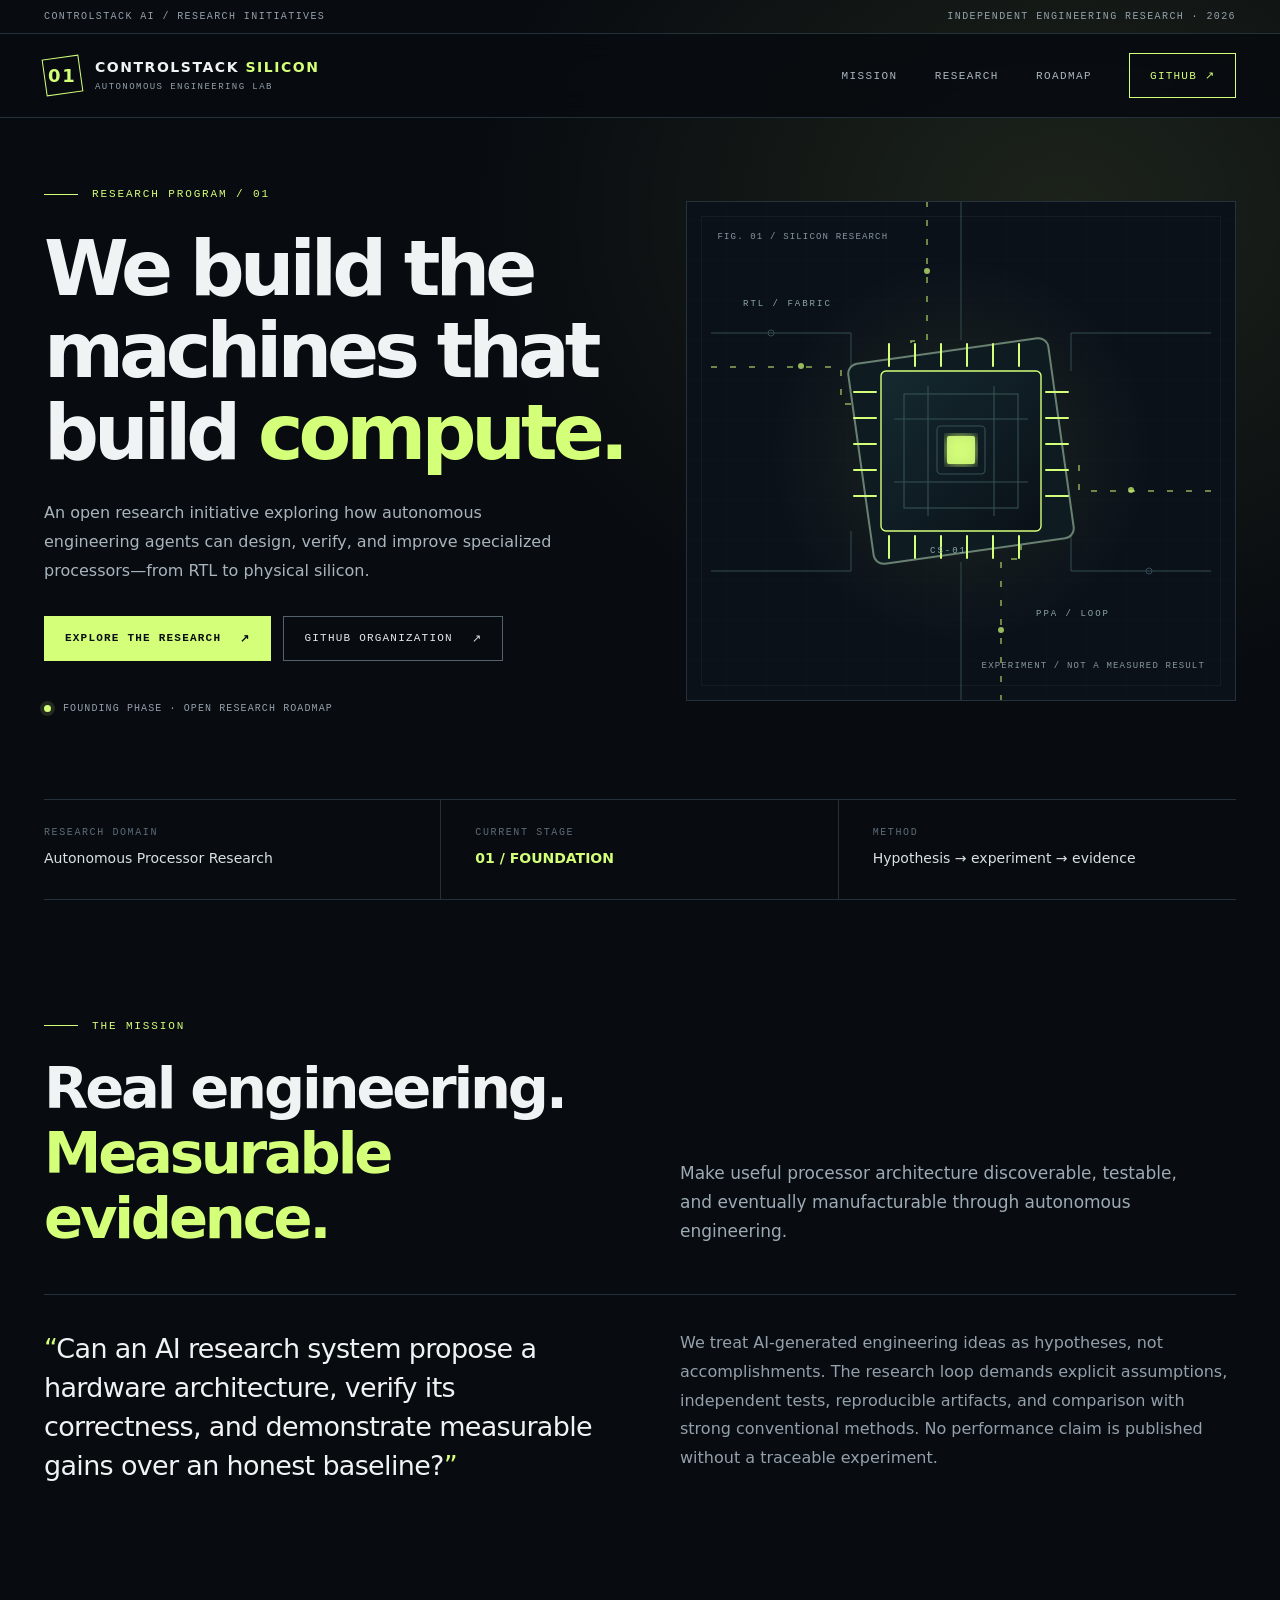
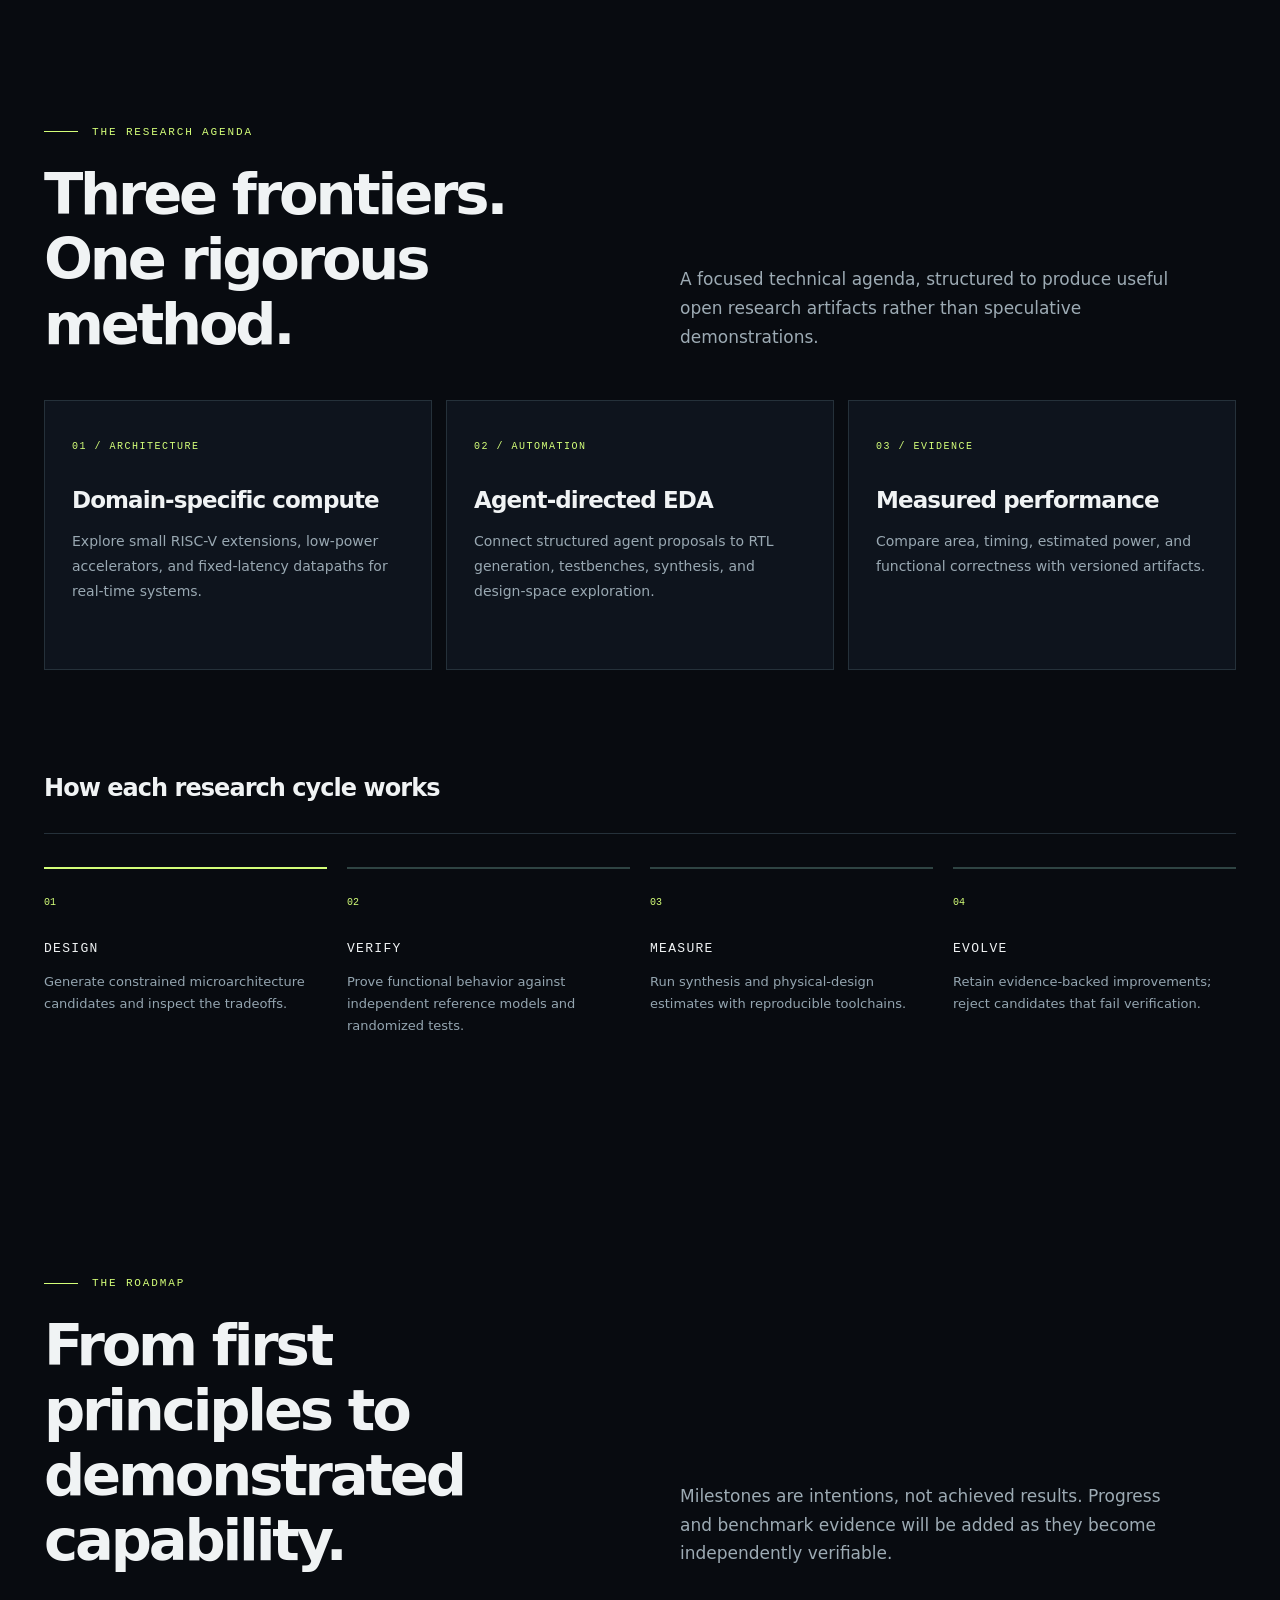
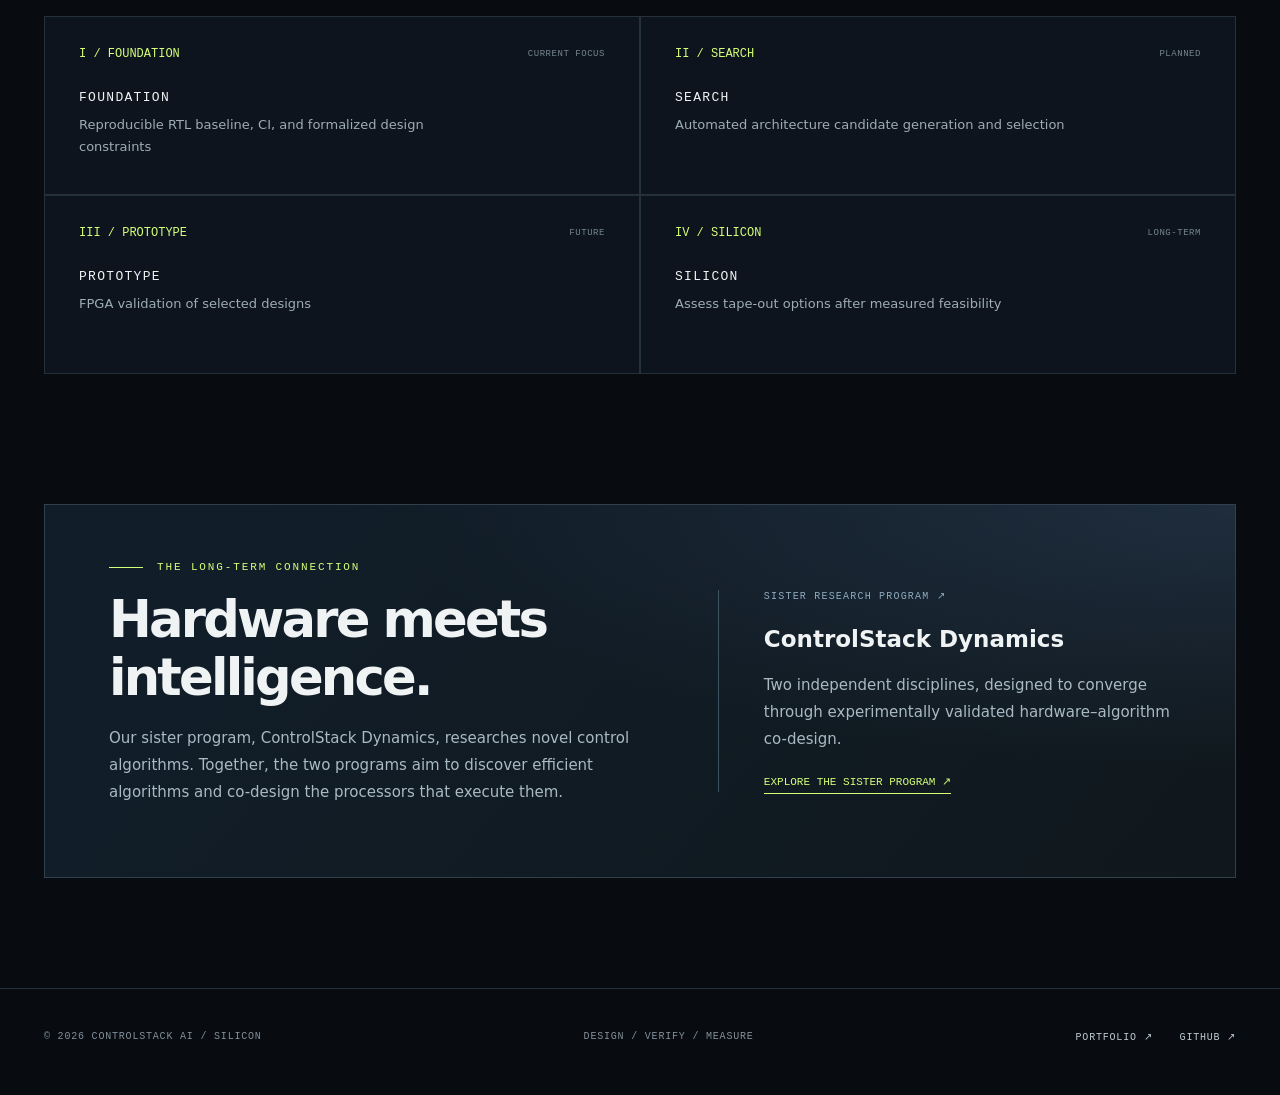
==== index.html @ 3b23f561 "Preserve supplied founding-phase website" ====
<!doctype html>
<html lang="en"><head><meta charset="utf-8"><meta name="viewport" content="width=device-width, initial-scale=1"><meta name="theme-color" content="#080b10"><meta name="description" content="An open research initiative exploring how autonomous engineering agents can design, verify, and improve specialized processors—from RTL to physical silicon."><meta property="og:type" content="website"><meta property="og:title" content="ControlStack Silicon — Autonomous Engineering Research"><meta property="og:description" content="An open research initiative exploring how autonomous engineering agents can design, verify, and improve specialized processors—from RTL to physical silicon."><meta property="og:url" content="https://controlstack-silicon.github.io/"><link rel="icon" href="./assets/favicon.svg" type="image/svg+xml"><link rel="stylesheet" href="./assets/site.css"><script defer src="./assets/site.js"></script><title>ControlStack Silicon — Autonomous Engineering Research</title></head>
<body><div class="topline"><div class="wrap"><span>CONTROLSTACK AI / RESEARCH INITIATIVES</span><span>INDEPENDENT ENGINEERING RESEARCH · 2026</span></div></div>
<header class="header"><div class="wrap nav"><a class="brand" href="#top" aria-label="ControlStack Silicon homepage"><span class="mark"><i>01</i></span><span>CONTROLSTACK <span style="color:var(--accent)">SILICON</span><small>AUTONOMOUS ENGINEERING LAB</small></span></a><nav class="navlinks" aria-label="Primary navigation"><a href="#mission">Mission</a><a href="#research">Research</a><a href="#roadmap">Roadmap</a><a class="nav-cta" href="https://github.com/controlstack-silicon" target="_blank" rel="noopener">GITHUB ↗</a></nav></div></header>
<main id="top"><section class="wrap hero"><div class="hero-copy"><div class="eyebrow">RESEARCH PROGRAM / 01</div><h1><span>We build the</span><br> <span>machines that</span><br>build <em>compute.</em></h1><p class="hero-desc">An open research initiative exploring how autonomous engineering agents can design, verify, and improve specialized processors—from RTL to physical silicon.</p><div class="actions"><a class="button primary" href="#research">EXPLORE THE RESEARCH <span aria-hidden="true">↗</span></a><a class="button secondary" href="https://github.com/controlstack-silicon" target="_blank" rel="noopener">GITHUB ORGANIZATION <span aria-hidden="true">↗</span></a></div><div class="micro"><span class="pulse"></span>FOUNDING PHASE · OPEN RESEARCH ROADMAP</div></div><div class="visual"><span class="vtag top">FIG. 01 / SILICON RESEARCH</span><svg viewBox="0 0 500 500" role="img" aria-label="Illustrated processor die and routed signal traces">
 <defs><filter id="glow"><feGaussianBlur stdDeviation="6" result="b"/><feMerge><feMergeNode in="b"/><feMergeNode in="SourceGraphic"/></feMerge></filter><linearGradient id="core" x1="0" y1="0" x2="1" y2="1"><stop stop-color="#152a30"/><stop offset="1" stop-color="#0a1018"/></linearGradient></defs>
 <g fill="none" stroke="#344a52" stroke-width="1"><path d="M0 132H140 V170 M500 132H360V170 M0 370H140V330 M500 370H360V330 M250 0V139 M250 500V361"/><circle cx="60" cy="132" r="3"/><circle cx="438" cy="370" r="3"/></g>
 <g fill="none" stroke="var(--accent)" stroke-width="1.5" opacity=".65" class="flowpath"><path d="M0 166H130V203H183"/><path d="M500 290H368V264H320"/><path d="M216 0V140H200V185"/><path d="M290 500V358H310V315"/></g>
 <rect x="149" y="149" width="202" height="202" rx="10" fill="#0e1c22" stroke="#698171" stroke-width="2" transform="rotate(-8 250 250)"/>
 <rect x="170" y="170" width="160" height="160" rx="5" fill="url(#core)" stroke="var(--accent)" stroke-width="1.4"/>
 <g fill="none" stroke="#355250" stroke-width="1.1"><path d="M183 218h134 M183 281h134 M217 185v130 M283 185v130"/><rect x="193" y="193" width="114" height="114"/><rect x="226" y="225" width="48" height="48" rx="4"/></g>
 <g fill="var(--accent)" filter="url(#glow)"><rect x="236" y="235" width="28" height="28" rx="2" opacity=".9"/></g>
 <g stroke="var(--accent)" stroke-width="2" stroke-linecap="round"><path d="M178 143v22 M204 143v22 M230 143v22 M256 143v22 M282 143v22 M308 143v22"/><path d="M178 335v22 M204 335v22 M230 335v22 M256 335v22 M282 335v22 M308 335v22"/><path d="M143 191h22 M143 217h22 M143 243h22 M143 269h22 M143 295h22"/><path d="M335 191h22 M335 217h22 M335 243h22 M335 269h22 M335 295h22"/></g>
 <g fill="var(--accent)" opacity=".7"><circle cx="90" cy="165" r="3"/><circle cx="420" cy="289" r="3"/><circle cx="216" cy="70" r="3"/><circle cx="290" cy="429" r="3"/></g>
 <g fill="#8ba5a9" font-family="monospace" font-size="9" letter-spacing="2"><text x="32" y="105">RTL / FABRIC</text><text x="325" y="415">PPA / LOOP</text><text x="219" y="352">CS-01</text></g></svg><span class="vtag bottom">EXPERIMENT / NOT A MEASURED RESULT</span></div></section>
<div class="wrap ticker" aria-label="Program facts"><div class="tick"><div class="tick-label">RESEARCH DOMAIN</div><div class="tick-value">Autonomous Processor Research</div></div><div class="tick"><div class="tick-label">CURRENT STAGE</div><div class="tick-value"><strong>01 / FOUNDATION</strong></div></div><div class="tick"><div class="tick-label">METHOD</div><div class="tick-value">Hypothesis → experiment → evidence</div></div></div>
<section class="wrap section" id="mission"><div class="sectionhead reveal"><div><span class="section-kicker">THE MISSION</span><h2>Real engineering. <span style="color:var(--accent)">Measurable evidence.</span></h2></div><p class="lead">Make useful processor architecture discoverable, testable, and eventually manufacturable through autonomous engineering.</p></div><div class="thesis reveal"><blockquote>Can an AI research system propose a hardware architecture, verify its correctness, and demonstrate measurable gains over an honest baseline?</blockquote><p>We treat AI-generated engineering ideas as hypotheses, not accomplishments. The research loop demands explicit assumptions, independent tests, reproducible artifacts, and comparison with strong conventional methods. No performance claim is published without a traceable experiment.</p></div></section>
<section class="wrap section" id="research"><div class="sectionhead reveal"><div><span class="section-kicker">THE RESEARCH AGENDA</span><h2>Three frontiers.<br>One rigorous method.</h2></div><p class="lead">A focused technical agenda, structured to produce useful open research artifacts rather than speculative demonstrations.</p></div><div class="grid3"><article class="focus-card reveal"><span class="num">01 / ARCHITECTURE</span><h3>Domain-specific compute</h3><p>Explore small RISC-V extensions, low-power accelerators, and fixed-latency datapaths for real-time systems.</p></article>
<article class="focus-card reveal"><span class="num">02 / AUTOMATION</span><h3>Agent-directed EDA</h3><p>Connect structured agent proposals to RTL generation, testbenches, synthesis, and design-space exploration.</p></article>
<article class="focus-card reveal"><span class="num">03 / EVIDENCE</span><h3>Measured performance</h3><p>Compare area, timing, estimated power, and functional correctness with versioned artifacts.</p></article></div><div style="height:100px"></div><h3 class="subsection-title reveal">How each research cycle works</h3><div class="method"><article class="step reveal"><span>01</span><h3>DESIGN</h3><p>Generate constrained microarchitecture candidates and inspect the tradeoffs.</p></article>
<article class="step reveal"><span>02</span><h3>VERIFY</h3><p>Prove functional behavior against independent reference models and randomized tests.</p></article>
<article class="step reveal"><span>03</span><h3>MEASURE</h3><p>Run synthesis and physical-design estimates with reproducible toolchains.</p></article>
<article class="step reveal"><span>04</span><h3>EVOLVE</h3><p>Retain evidence-backed improvements; reject candidates that fail verification.</p></article></div></section>
<section class="wrap section" id="roadmap"><div class="sectionhead reveal"><div><span class="section-kicker">THE ROADMAP</span><h2>From first principles to demonstrated capability.</h2></div><p class="lead">Milestones are intentions, not achieved results. Progress and benchmark evidence will be added as they become independently verifiable.</p></div><div class="roadmap"><article class="mile reveal"><div class="mile-top"><span>I / FOUNDATION</span><small>CURRENT FOCUS</small></div><h3>FOUNDATION</h3><p>Reproducible RTL baseline, CI, and formalized design constraints</p></article>
<article class="mile reveal"><div class="mile-top"><span>II / SEARCH</span><small>PLANNED</small></div><h3>SEARCH</h3><p>Automated architecture candidate generation and selection</p></article>
<article class="mile reveal"><div class="mile-top"><span>III / PROTOTYPE</span><small>FUTURE</small></div><h3>PROTOTYPE</h3><p>FPGA validation of selected designs</p></article>
<article class="mile reveal"><div class="mile-top"><span>IV / SILICON</span><small>LONG-TERM</small></div><h3>SILICON</h3><p>Assess tape-out options after measured feasibility</p></article></div></section>
<aside class="wrap bridge reveal"><div><span class="section-kicker">THE LONG-TERM CONNECTION</span><h2>Hardware meets intelligence.</h2><p>Our sister program, ControlStack Dynamics, researches novel control algorithms. Together, the two programs aim to discover efficient algorithms and co-design the processors that execute them.</p></div><div class="bridge-right"><div class="label">SISTER RESEARCH PROGRAM ↗</div><strong>ControlStack Dynamics</strong><p>Two independent disciplines, designed to converge through experimentally validated hardware–algorithm co-design.</p><a href="https://controlstack-dynamics.github.io" target="_blank" rel="noopener">EXPLORE THE SISTER PROGRAM ↗</a></div></aside></main>
<footer class="footer"><div class="wrap"><span>© 2026 CONTROLSTACK AI / SILICON</span><span>DESIGN / VERIFY / MEASURE</span><span><a href="https://portfolio.controlstackai.com" target="_blank" rel="noopener">PORTFOLIO ↗</a> &nbsp;&nbsp; <a href="https://github.com/controlstack-silicon" target="_blank" rel="noopener">GITHUB ↗</a></span></div></footer></body></html>
---- assets/site.css ----
@charset "UTF-8";
:root{--bg:#080b10;--panel:#0e141d;--panel2:#111a22;--text:#f0f3f4;--muted:#94a0aa;--muted2:#5d6c78;--line:#25313a;--accent:#d4ff79;--accent2:#81b0ff;--max:1200px;--mono:ui-monospace,SFMono-Regular,Menlo,Monaco,Consolas,monospace;--sans:Inter,"Segoe UI",system-ui,-apple-system,BlinkMacSystemFont,sans-serif}
*{box-sizing:border-box}html{scroll-behavior:smooth}body{margin:0;background:var(--bg);color:var(--text);font-family:var(--sans);-webkit-font-smoothing:antialiased;line-height:1.5}body::before{content:"";position:absolute;inset:0 0 auto;height:920px;z-index:-1;pointer-events:none;background:radial-gradient(ellipse 850px 680px at 83% 23%,color-mix(in srgb,var(--accent) 10%,transparent),transparent 70%)}a{color:inherit;text-decoration:none}a:hover{text-decoration:none}button,a{outline-offset:5px}::selection{background:var(--accent);color:#080b10}.wrap{width:min(var(--max),calc(100% - 88px));margin:auto}.topline{border-bottom:1px solid var(--line);color:var(--muted);font:10px var(--mono);letter-spacing:.14em;text-transform:uppercase}.topline .wrap{display:flex;justify-content:space-between;padding:11px 0}.header{border-bottom:1px solid var(--line);background:#080b10e8;backdrop-filter:blur(16px);position:sticky;top:0;z-index:20}.nav{display:flex;align-items:center;justify-content:space-between;min-height:83px}.brand{display:inline-flex;gap:14px;align-items:center;font-size:14px;letter-spacing:.11em;font-weight:800;text-transform:uppercase}.brand small{display:block;font-family:var(--mono);font-size:9px;color:var(--muted);letter-spacing:.16em;font-weight:400;margin-top:3px}.mark{width:37px;height:37px;border:1px solid var(--accent);display:grid;place-items:center;transform:rotate(-8deg);color:var(--accent);font-weight:900;font-size:18px;line-height:1}.mark i{font-style:normal;transform:rotate(8deg)}.navlinks{display:flex;align-items:center;gap:37px;font:11px var(--mono);letter-spacing:.13em;text-transform:uppercase;color:#aab6be}.navlinks a:hover,.footer a:hover{color:var(--accent)}.nav-cta,.button{border:1px solid var(--accent);font:11px var(--mono);letter-spacing:.11em;text-transform:uppercase;display:inline-flex;align-items:center;gap:19px;padding:15px 20px;color:var(--accent);transition:background .2s,color .2s,transform .2s}.nav-cta:hover,.button.primary:hover{background:var(--accent);color:#0a0f13;transform:translateY(-2px)}.button.primary{background:var(--accent);color:#080e12;font-weight:700}.button.secondary{border-color:#52636e;color:#e3ebec}.button.secondary:hover{border-color:var(--accent);color:var(--accent)}.mobile-link{display:none}
.hero{display:grid;grid-template-columns:1.05fr .95fr;min-height:660px;align-items:center;padding-top:70px;padding-bottom:85px;gap:35px}.eyebrow,.section-kicker{font:11px var(--mono);letter-spacing:.17em;color:var(--accent);text-transform:uppercase;display:flex;align-items:center;gap:14px}.eyebrow::before,.section-kicker::before{content:"";height:1px;width:34px;background:var(--accent)}h1{font-weight:650;letter-spacing:-.065em;line-height:1.065;font-size:clamp(54px,6vw,92px);margin:28px 0 26px;max-width:720px}h1 em{font-style:normal;color:var(--accent)}.hero-desc{font-size:16px;line-height:1.8;max-width:525px;color:#a9b5bd;margin-bottom:30px}.actions{display:flex;align-items:center;gap:12px;flex-wrap:wrap}.micro{margin-top:42px;font:10px var(--mono);letter-spacing:.11em;color:var(--muted);display:flex;align-items:center;gap:12px}.pulse{width:7px;height:7px;background:var(--accent);border-radius:50%;box-shadow:0 0 0 4px color-mix(in srgb,var(--accent) 13%,transparent);animation:pulse 2.2s ease-in-out infinite}@keyframes pulse{50%{box-shadow:0 0 0 8px transparent}}.visual{height:500px;position:relative;display:flex;align-items:center;justify-content:center;overflow:hidden;border:1px solid #27313c;background:radial-gradient(circle at 50% 50%,color-mix(in srgb,var(--accent) 9%,transparent),transparent 52%),repeating-linear-gradient(0deg,transparent 0 39px,#ffffff05 40px),repeating-linear-gradient(90deg,transparent 0 39px,#ffffff05 40px),#0b1119}.visual::after{content:"";position:absolute;inset:14px;border:1px solid #ffffff0b;pointer-events:none}.visual svg{width:96%;max-width:500px;overflow:visible}.vtag{position:absolute;color:#8796a1;font:9px var(--mono);letter-spacing:.13em;z-index:2}.vtag.top{top:30px;left:30px}.vtag.bottom{bottom:29px;right:30px}.stroke-main{stroke:var(--accent)}.fill-main{fill:var(--accent)}.stroke-soft{stroke:var(--accent2)}.flowpath{stroke-dasharray:6 13;animation:flow 8s linear infinite}@keyframes flow{to{stroke-dashoffset:-190}}.orbit{transform-origin:center;animation:spin 40s linear infinite}.orbit.reverse{animation-direction:reverse;animation-duration:33s}@keyframes spin{to{transform:rotate(360deg)}}
.ticker{border-top:1px solid var(--line);border-bottom:1px solid var(--line);display:grid;grid-template-columns:repeat(3,1fr)}.tick{padding:27px 34px 30px;border-right:1px solid var(--line)}.tick:first-child{padding-left:0}.tick:last-child{border-right:0}.tick-label{font:10px var(--mono);letter-spacing:.16em;color:var(--muted2)}.tick-value{font-size:14px;margin-top:10px;color:#d7e2e5}.tick-value strong{color:var(--accent);font-weight:600}.section{padding:120px 0}.sectionhead{display:grid;grid-template-columns:1fr 1fr;gap:80px;align-items:end;margin-bottom:43px}h2{font-size:clamp(34px,4.5vw,64px);line-height:1.13;letter-spacing:-.055em;font-weight:600;margin:24px 0 0;max-width:660px}.lead{color:#9dabb4;font-size:17px;line-height:1.7;max-width:500px;margin:0 0 5px}.thesis{border-top:1px solid var(--line);padding-top:34px;display:grid;grid-template-columns:1fr 1fr;gap:80px}.thesis blockquote{margin:0;font-size:27px;line-height:1.45;letter-spacing:-.025em;max-width:570px}.thesis blockquote::before{content:'“';color:var(--accent)}.thesis blockquote::after{content:'”';color:var(--accent)}.thesis p{color:var(--muted);line-height:1.8;margin:0}.grid3{display:grid;grid-template-columns:repeat(3,1fr);gap:14px}.focus-card{padding:31px 27px 38px;background:var(--panel);border:1px solid var(--line);min-height:270px;transition:transform .2s,border-color .2s}.focus-card:hover{border-color:color-mix(in srgb,var(--accent) 40%,var(--line));transform:translateY(-3px)}.focus-card .num{font:10px var(--mono);letter-spacing:.15em;color:var(--accent)}.focus-card h3{font-size:23px;letter-spacing:-.04em;font-weight:600;line-height:1.25;margin:30px 0 14px}.focus-card p{font-size:14px;line-height:1.8;color:#99a8b2;margin:0}.method{border-top:1px solid var(--line);padding-top:33px;display:grid;grid-template-columns:repeat(4,1fr);gap:20px}.method .step{border-top:2px solid #2f4443;padding-top:19px}.method .step:first-child{border-color:var(--accent)}.method .step span{color:var(--accent);font:10px var(--mono)}.method .step h3{font:13px var(--mono);letter-spacing:.1em;margin:29px 0 15px}.method .step p{color:#94a5b0;font-size:13px;line-height:1.7;margin:0}.subsection-title{font-size:24px;letter-spacing:-.04em;margin:0 0 27px}.roadmap{display:grid;grid-template-columns:1fr 1fr;gap:2px;background:var(--line);border:1px solid var(--line)}.mile{padding:30px 34px;background:#0e141d;min-height:177px}.mile-top{display:flex;align-items:center;justify-content:space-between}.mile-top span{color:var(--accent);font:12px var(--mono)}.mile-top small{color:#748690;font:9px var(--mono);letter-spacing:.06em}.mile h3{font:13px var(--mono);letter-spacing:.1em;margin:29px 0 9px}.mile p{font-size:13px;color:#9eacb6;line-height:1.65;max-width:420px;margin:0}.bridge{background:radial-gradient(ellipse at top right,color-mix(in srgb,var(--accent2) 13%,transparent),transparent 50%),linear-gradient(130deg,#111e2a,#10181d);border:1px solid #30404c;padding:56px 64px;display:grid;grid-template-columns:1.1fr .9fr;gap:55px;align-items:center;margin:10px auto 110px}.bridge h2{font-size:clamp(35px,4vw,55px);margin:18px 0}.bridge p{color:#a9bac4;line-height:1.8;font-size:15px;max-width:600px}.bridge-right{border-left:1px solid #3f5360;padding-left:45px}.bridge-right .label{font:10px var(--mono);color:#8eabbc;letter-spacing:.12em}.bridge-right strong{display:block;font-size:23px;margin:20px 0 12px}.bridge-right a{font:11px var(--mono);color:var(--accent);border-bottom:1px solid var(--accent);padding-bottom:5px}.footer{border-top:1px solid var(--line);padding:42px 0 48px}.footer .wrap{display:flex;justify-content:space-between;gap:20px;color:#81909b;font:10px var(--mono);letter-spacing:.08em}.footer a{color:#bdcbd2}.reveal{opacity:0;transform:translateY(18px);transition:opacity .6s,transform .6s}.reveal.visible{opacity:1;transform:none}@media(prefers-reduced-motion:reduce){*,*::before,*::after{animation-duration:.001ms!important;transition-duration:.001ms!important;scroll-behavior:auto!important}.reveal{opacity:1;transform:none}}
@media(max-width:900px){.wrap{width:min(var(--max),calc(100% - 42px))}.topline .wrap{font-size:9px}.nav{min-height:70px}.navlinks{gap:16px}.navlinks>a:not(.nav-cta){display:none}.hero{grid-template-columns:1fr;gap:28px;padding-top:65px;padding-bottom:58px}.visual{height:420px}h1{font-size:clamp(46px,9vw,76px)}.section{padding:80px 0}.sectionhead,.thesis{grid-template-columns:1fr;gap:20px}.grid3{grid-template-columns:1fr 1fr}.method{grid-template-columns:1fr 1fr}.bridge{grid-template-columns:1fr;padding:40px;gap:22px}.bridge-right{border-left:0;border-top:1px solid #3f5360;padding:25px 0 0}}@media(max-width:570px){.topline .wrap span:last-child{display:none}.brand{font-size:12px}.brand small{font-size:8px}.nav-cta{padding:12px;font-size:9px;gap:7px}.hero{padding-top:45px}.hero h1{font-size:clamp(45px,11.4vw,62px);letter-spacing:-.07em}.hero-desc{font-size:14px}.button{width:100%;justify-content:space-between}.actions{align-items:stretch;flex-direction:column}.visual{height:350px}.ticker{grid-template-columns:1fr}.tick{border-right:0;border-bottom:1px solid var(--line);padding:17px 0}.tick:last-child{border-bottom:0}.tick-value{margin-top:5px}.section{padding:70px 0}.grid3,.roadmap,.method{grid-template-columns:1fr}.focus-card{min-height:0}.method .step{padding-bottom:10px}.thesis blockquote{font-size:23px}.bridge{padding:27px}.footer .wrap{flex-direction:column}}
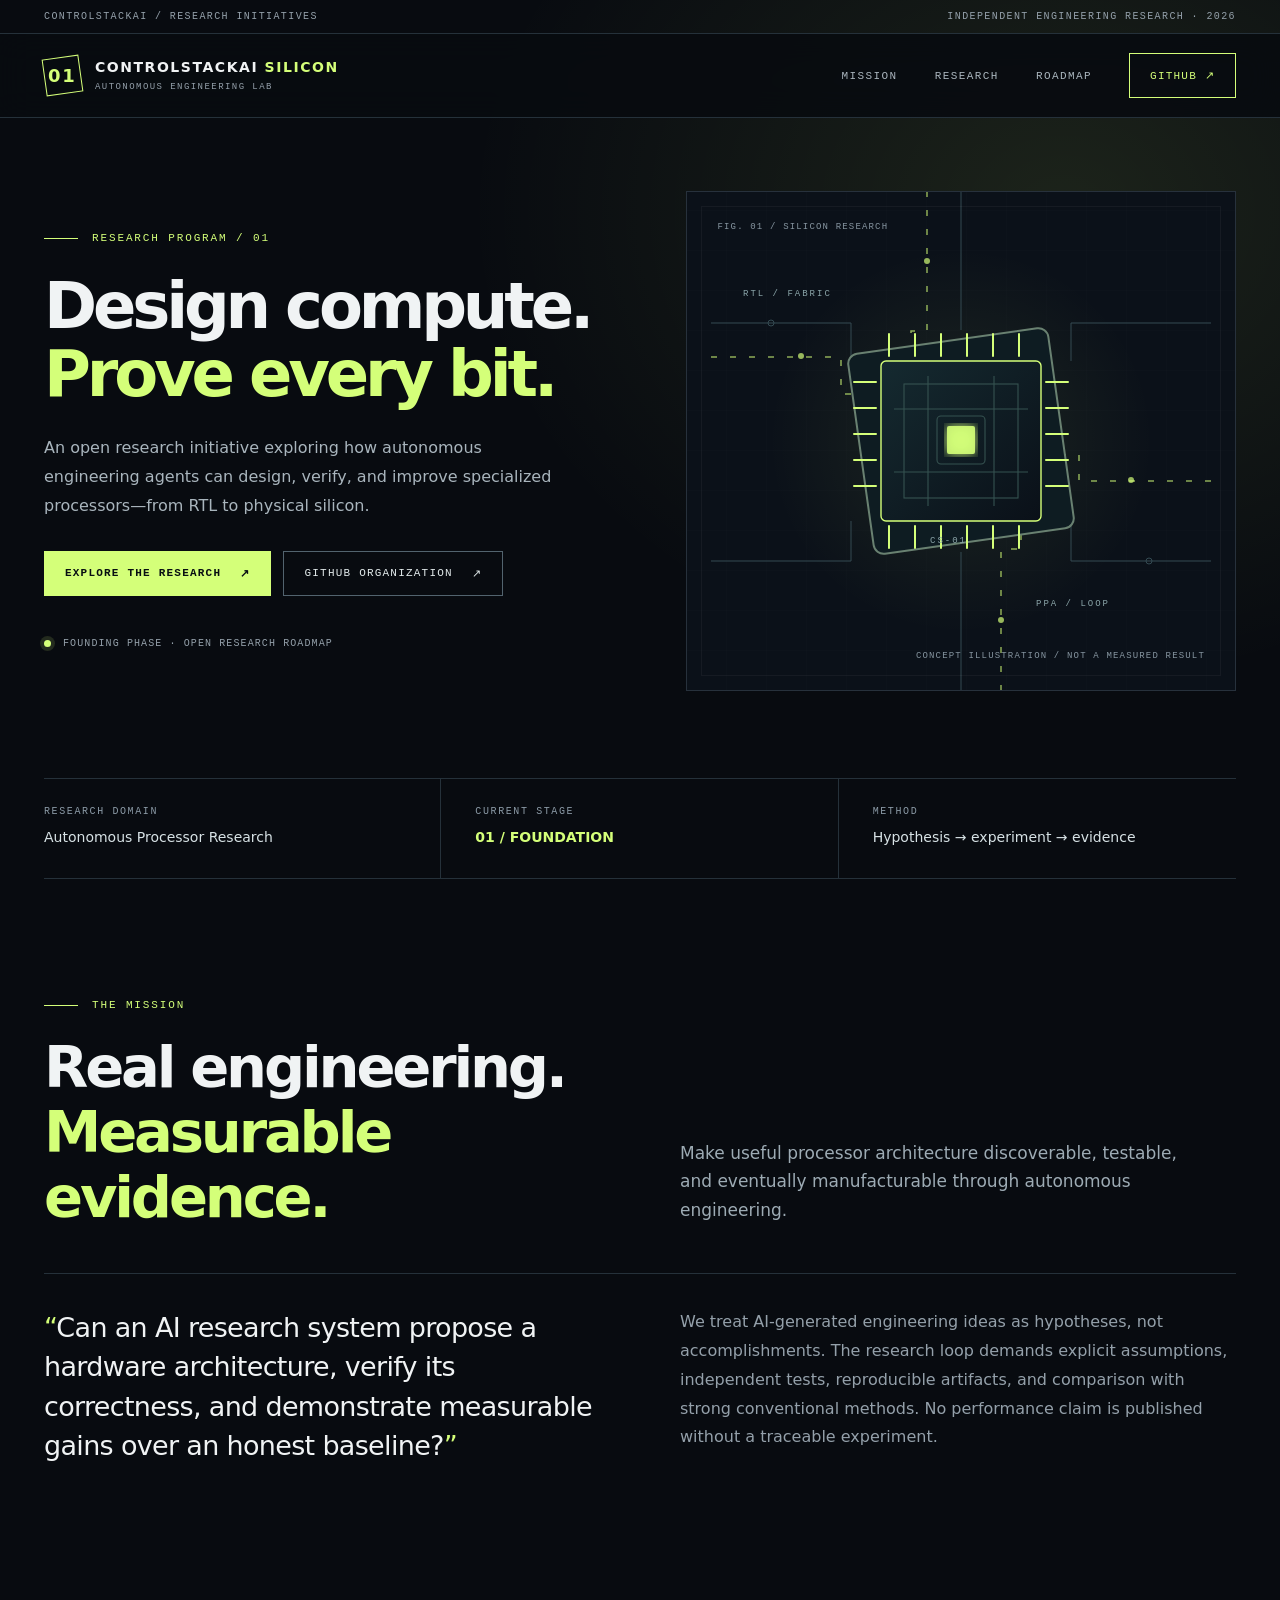
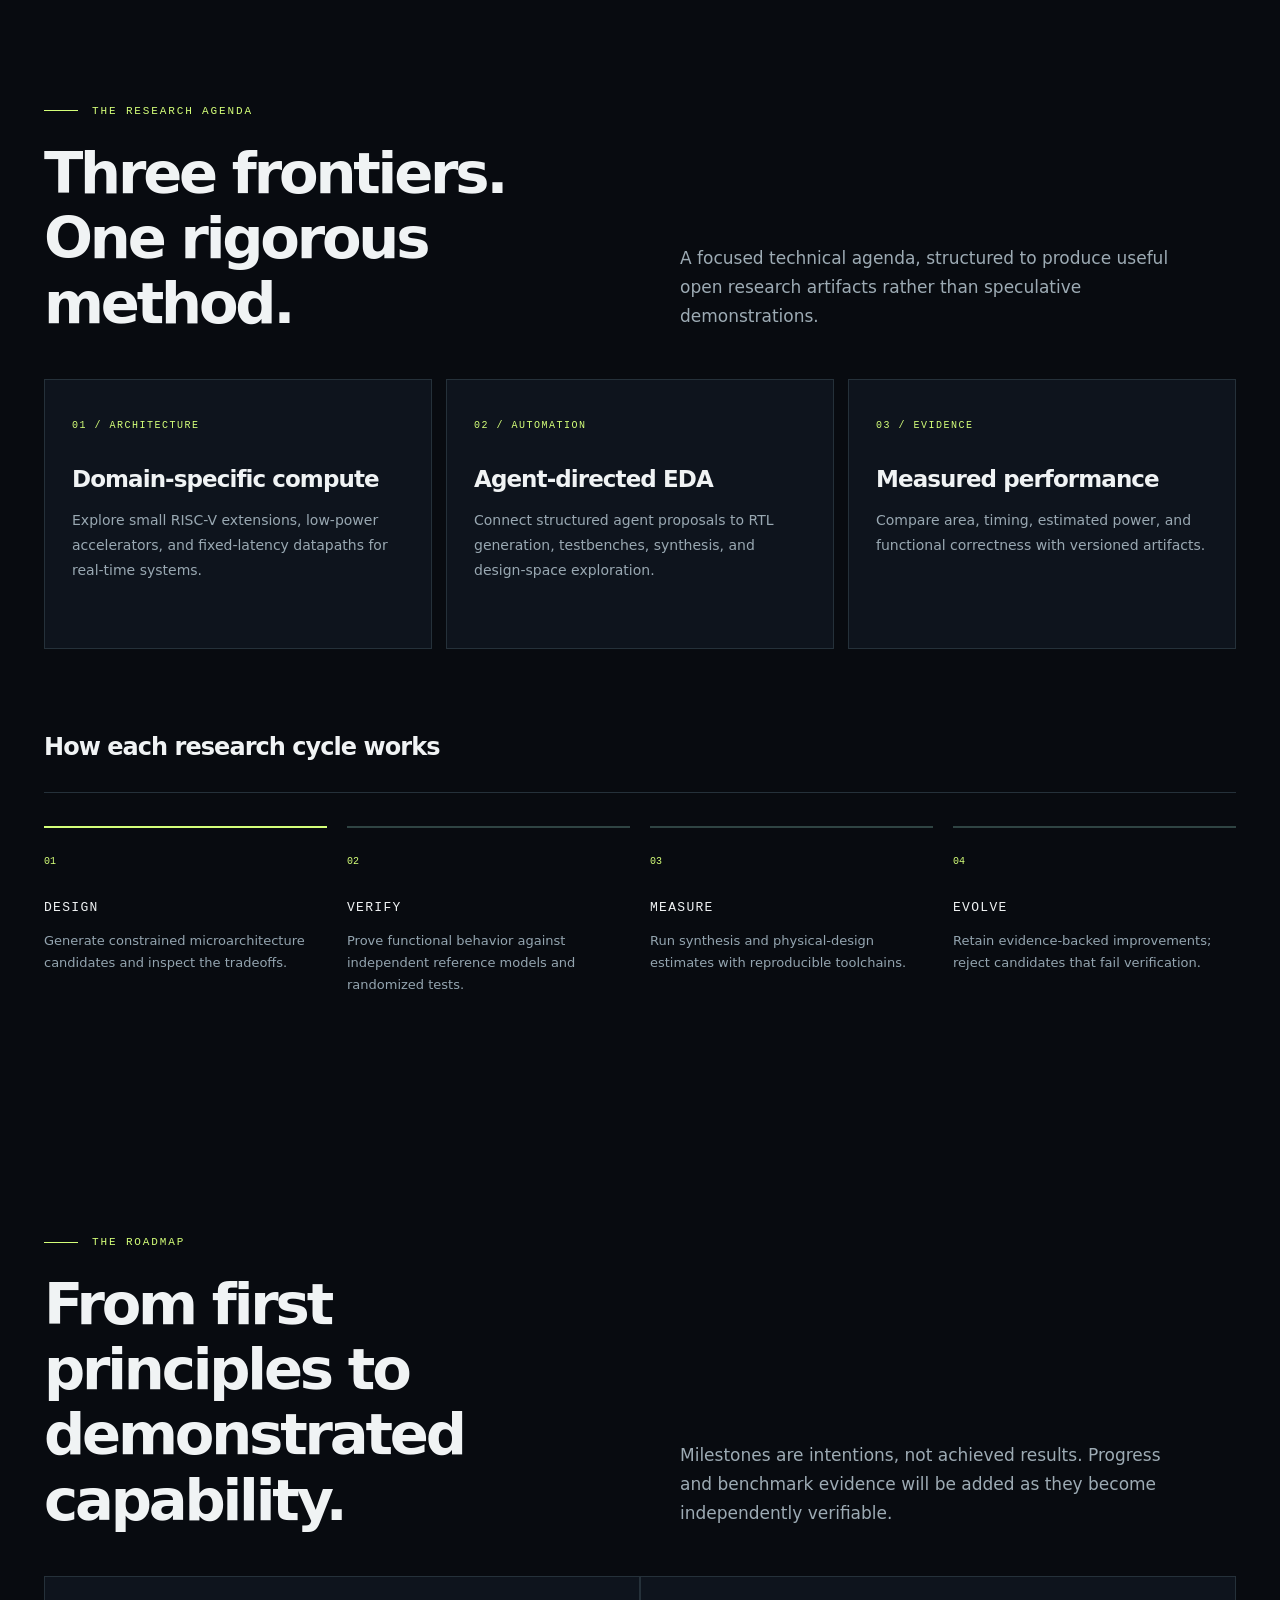
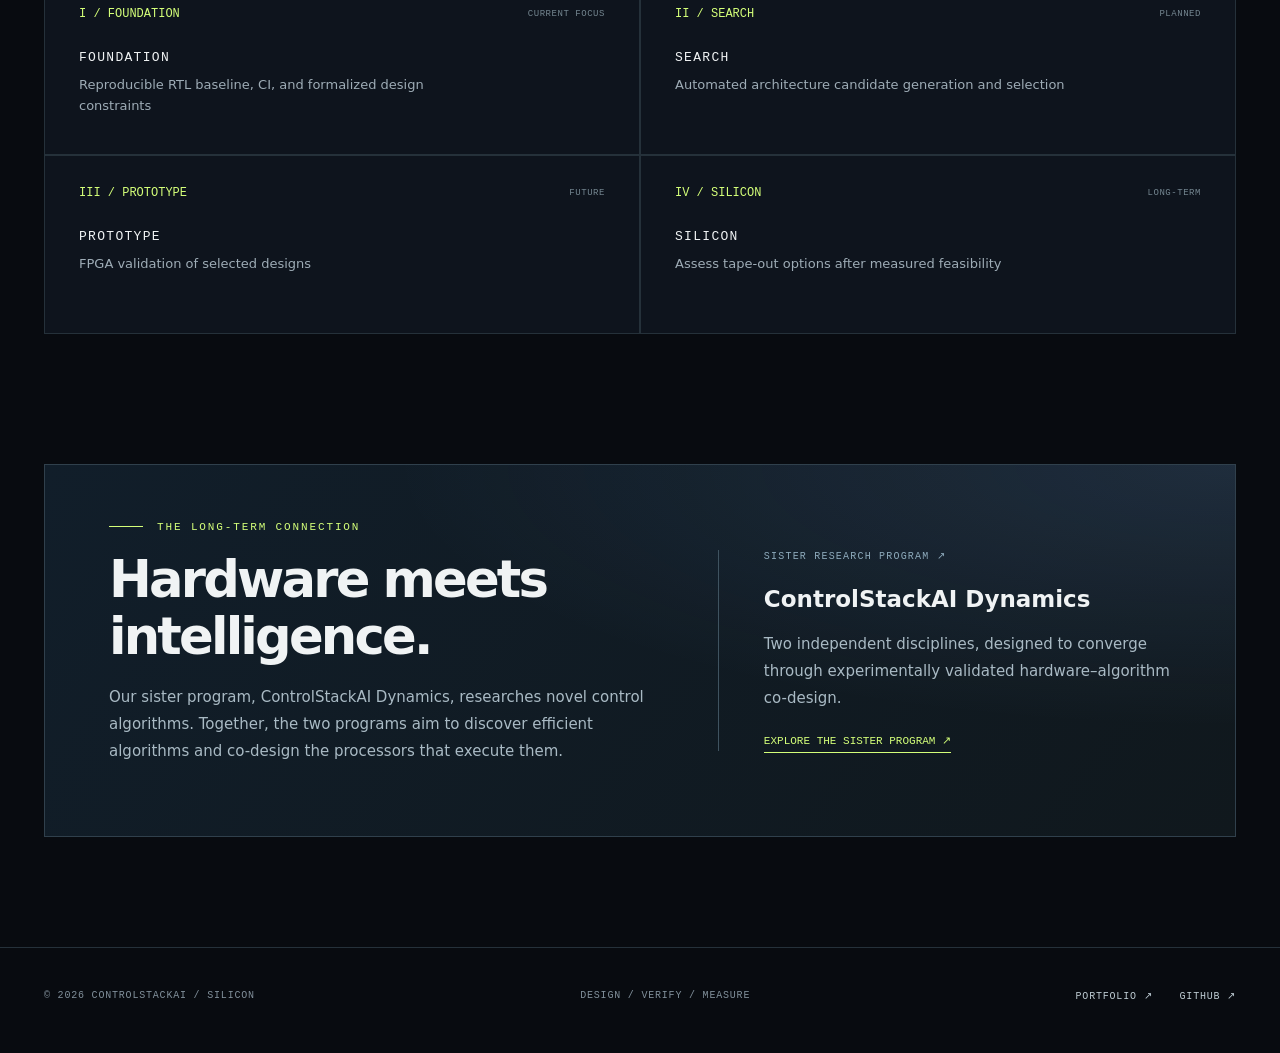
==== commit 38950062: "Prepare accessible ControlStackAI founding-phase website" ====
--- a/index.html
+++ b/index.html
@@ -1,8 +1,8 @@
 <!doctype html>
-<html lang="en"><head><meta charset="utf-8"><meta name="viewport" content="width=device-width, initial-scale=1"><meta name="theme-color" content="#080b10"><meta name="description" content="An open research initiative exploring how autonomous engineering agents can design, verify, and improve specialized processors—from RTL to physical silicon."><meta property="og:type" content="website"><meta property="og:title" content="ControlStack Silicon — Autonomous Engineering Research"><meta property="og:description" content="An open research initiative exploring how autonomous engineering agents can design, verify, and improve specialized processors—from RTL to physical silicon."><meta property="og:url" content="https://controlstack-silicon.github.io/"><link rel="icon" href="./assets/favicon.svg" type="image/svg+xml"><link rel="stylesheet" href="./assets/site.css"><script defer src="./assets/site.js"></script><title>ControlStack Silicon — Autonomous Engineering Research</title></head>
-<body><div class="topline"><div class="wrap"><span>CONTROLSTACK AI / RESEARCH INITIATIVES</span><span>INDEPENDENT ENGINEERING RESEARCH · 2026</span></div></div>
-<header class="header"><div class="wrap nav"><a class="brand" href="#top" aria-label="ControlStack Silicon homepage"><span class="mark"><i>01</i></span><span>CONTROLSTACK <span style="color:var(--accent)">SILICON</span><small>AUTONOMOUS ENGINEERING LAB</small></span></a><nav class="navlinks" aria-label="Primary navigation"><a href="#mission">Mission</a><a href="#research">Research</a><a href="#roadmap">Roadmap</a><a class="nav-cta" href="https://github.com/controlstack-silicon" target="_blank" rel="noopener">GITHUB ↗</a></nav></div></header>
-<main id="top"><section class="wrap hero"><div class="hero-copy"><div class="eyebrow">RESEARCH PROGRAM / 01</div><h1><span>We build the</span><br> <span>machines that</span><br>build <em>compute.</em></h1><p class="hero-desc">An open research initiative exploring how autonomous engineering agents can design, verify, and improve specialized processors—from RTL to physical silicon.</p><div class="actions"><a class="button primary" href="#research">EXPLORE THE RESEARCH <span aria-hidden="true">↗</span></a><a class="button secondary" href="https://github.com/controlstack-silicon" target="_blank" rel="noopener">GITHUB ORGANIZATION <span aria-hidden="true">↗</span></a></div><div class="micro"><span class="pulse"></span>FOUNDING PHASE · OPEN RESEARCH ROADMAP</div></div><div class="visual"><span class="vtag top">FIG. 01 / SILICON RESEARCH</span><svg viewBox="0 0 500 500" role="img" aria-label="Illustrated processor die and routed signal traces">
+<html lang="en"><head><meta charset="utf-8"><meta name="viewport" content="width=device-width, initial-scale=1"><meta name="theme-color" content="#080b10"><meta name="description" content="An open research initiative exploring how autonomous engineering agents can design, verify, and improve specialized processors—from RTL to physical silicon."><link rel="canonical" href="https://controlstackai-silicon.github.io/"><meta property="og:type" content="website"><meta property="og:title" content="ControlStackAI Silicon — Autonomous Engineering Research"><meta property="og:description" content="An open research initiative exploring how autonomous engineering agents can design, verify, and improve specialized processors—from RTL to physical silicon."><meta property="og:url" content="https://controlstackai-silicon.github.io/"><link rel="icon" href="./assets/favicon.svg" type="image/svg+xml"><link rel="stylesheet" href="./assets/site.css"><title>ControlStackAI Silicon — Autonomous Engineering Research</title></head>
+<body><a class="skip-link" href="#top">Skip to content</a><div class="topline"><div class="wrap"><span>CONTROLSTACKAI / RESEARCH INITIATIVES</span><span>INDEPENDENT ENGINEERING RESEARCH · 2026</span></div></div>
+<header class="header"><div class="wrap nav"><a class="brand" href="#top" aria-label="ControlStackAI Silicon homepage"><span class="mark"><i>01</i></span><span>CONTROLSTACKAI <span style="color:var(--accent)">SILICON</span><small>AUTONOMOUS ENGINEERING LAB</small></span></a><nav class="navlinks" aria-label="Primary navigation"><a href="#mission">Mission</a><a href="#research">Research</a><a href="#roadmap">Roadmap</a><a class="nav-cta" href="https://github.com/controlstackai-silicon" target="_blank" rel="noopener">GITHUB ↗</a></nav></div></header>
+<main id="top" tabindex="-1"><section class="wrap hero"><div class="hero-copy"><div class="eyebrow">RESEARCH PROGRAM / 01</div><h1>Design compute.<br><em>Prove every bit.</em></h1><p class="hero-desc">An open research initiative exploring how autonomous engineering agents can design, verify, and improve specialized processors—from RTL to physical silicon.</p><div class="actions"><a class="button primary" href="#research">EXPLORE THE RESEARCH <span aria-hidden="true">↗</span></a><a class="button secondary" href="https://github.com/controlstackai-silicon" target="_blank" rel="noopener">GITHUB ORGANIZATION <span aria-hidden="true">↗</span></a></div><div class="micro"><span class="pulse"></span>FOUNDING PHASE · OPEN RESEARCH ROADMAP</div></div><div class="visual"><span class="vtag top">FIG. 01 / SILICON RESEARCH</span><svg viewBox="0 0 500 500" role="img" aria-label="Illustrated processor die and routed signal traces">
  <defs><filter id="glow"><feGaussianBlur stdDeviation="6" result="b"/><feMerge><feMergeNode in="b"/><feMergeNode in="SourceGraphic"/></feMerge></filter><linearGradient id="core" x1="0" y1="0" x2="1" y2="1"><stop stop-color="#152a30"/><stop offset="1" stop-color="#0a1018"/></linearGradient></defs>
  <g fill="none" stroke="#344a52" stroke-width="1"><path d="M0 132H140 V170 M500 132H360V170 M0 370H140V330 M500 370H360V330 M250 0V139 M250 500V361"/><circle cx="60" cy="132" r="3"/><circle cx="438" cy="370" r="3"/></g>
  <g fill="none" stroke="var(--accent)" stroke-width="1.5" opacity=".65" class="flowpath"><path d="M0 166H130V203H183"/><path d="M500 290H368V264H320"/><path d="M216 0V140H200V185"/><path d="M290 500V358H310V315"/></g>
@@ -12,18 +12,18 @@
  <g fill="var(--accent)" filter="url(#glow)"><rect x="236" y="235" width="28" height="28" rx="2" opacity=".9"/></g>
  <g stroke="var(--accent)" stroke-width="2" stroke-linecap="round"><path d="M178 143v22 M204 143v22 M230 143v22 M256 143v22 M282 143v22 M308 143v22"/><path d="M178 335v22 M204 335v22 M230 335v22 M256 335v22 M282 335v22 M308 335v22"/><path d="M143 191h22 M143 217h22 M143 243h22 M143 269h22 M143 295h22"/><path d="M335 191h22 M335 217h22 M335 243h22 M335 269h22 M335 295h22"/></g>
  <g fill="var(--accent)" opacity=".7"><circle cx="90" cy="165" r="3"/><circle cx="420" cy="289" r="3"/><circle cx="216" cy="70" r="3"/><circle cx="290" cy="429" r="3"/></g>
- <g fill="#8ba5a9" font-family="monospace" font-size="9" letter-spacing="2"><text x="32" y="105">RTL / FABRIC</text><text x="325" y="415">PPA / LOOP</text><text x="219" y="352">CS-01</text></g></svg><span class="vtag bottom">EXPERIMENT / NOT A MEASURED RESULT</span></div></section>
+ <g fill="#8ba5a9" font-family="monospace" font-size="9" letter-spacing="2"><text x="32" y="105">RTL / FABRIC</text><text x="325" y="415">PPA / LOOP</text><text x="219" y="352">CS-01</text></g></svg><span class="vtag bottom">CONCEPT ILLUSTRATION / NOT A MEASURED RESULT</span></div></section>
 <div class="wrap ticker" aria-label="Program facts"><div class="tick"><div class="tick-label">RESEARCH DOMAIN</div><div class="tick-value">Autonomous Processor Research</div></div><div class="tick"><div class="tick-label">CURRENT STAGE</div><div class="tick-value"><strong>01 / FOUNDATION</strong></div></div><div class="tick"><div class="tick-label">METHOD</div><div class="tick-value">Hypothesis → experiment → evidence</div></div></div>
-<section class="wrap section" id="mission"><div class="sectionhead reveal"><div><span class="section-kicker">THE MISSION</span><h2>Real engineering. <span style="color:var(--accent)">Measurable evidence.</span></h2></div><p class="lead">Make useful processor architecture discoverable, testable, and eventually manufacturable through autonomous engineering.</p></div><div class="thesis reveal"><blockquote>Can an AI research system propose a hardware architecture, verify its correctness, and demonstrate measurable gains over an honest baseline?</blockquote><p>We treat AI-generated engineering ideas as hypotheses, not accomplishments. The research loop demands explicit assumptions, independent tests, reproducible artifacts, and comparison with strong conventional methods. No performance claim is published without a traceable experiment.</p></div></section>
-<section class="wrap section" id="research"><div class="sectionhead reveal"><div><span class="section-kicker">THE RESEARCH AGENDA</span><h2>Three frontiers.<br>One rigorous method.</h2></div><p class="lead">A focused technical agenda, structured to produce useful open research artifacts rather than speculative demonstrations.</p></div><div class="grid3"><article class="focus-card reveal"><span class="num">01 / ARCHITECTURE</span><h3>Domain-specific compute</h3><p>Explore small RISC-V extensions, low-power accelerators, and fixed-latency datapaths for real-time systems.</p></article>
-<article class="focus-card reveal"><span class="num">02 / AUTOMATION</span><h3>Agent-directed EDA</h3><p>Connect structured agent proposals to RTL generation, testbenches, synthesis, and design-space exploration.</p></article>
-<article class="focus-card reveal"><span class="num">03 / EVIDENCE</span><h3>Measured performance</h3><p>Compare area, timing, estimated power, and functional correctness with versioned artifacts.</p></article></div><div style="height:100px"></div><h3 class="subsection-title reveal">How each research cycle works</h3><div class="method"><article class="step reveal"><span>01</span><h3>DESIGN</h3><p>Generate constrained microarchitecture candidates and inspect the tradeoffs.</p></article>
-<article class="step reveal"><span>02</span><h3>VERIFY</h3><p>Prove functional behavior against independent reference models and randomized tests.</p></article>
-<article class="step reveal"><span>03</span><h3>MEASURE</h3><p>Run synthesis and physical-design estimates with reproducible toolchains.</p></article>
-<article class="step reveal"><span>04</span><h3>EVOLVE</h3><p>Retain evidence-backed improvements; reject candidates that fail verification.</p></article></div></section>
-<section class="wrap section" id="roadmap"><div class="sectionhead reveal"><div><span class="section-kicker">THE ROADMAP</span><h2>From first principles to demonstrated capability.</h2></div><p class="lead">Milestones are intentions, not achieved results. Progress and benchmark evidence will be added as they become independently verifiable.</p></div><div class="roadmap"><article class="mile reveal"><div class="mile-top"><span>I / FOUNDATION</span><small>CURRENT FOCUS</small></div><h3>FOUNDATION</h3><p>Reproducible RTL baseline, CI, and formalized design constraints</p></article>
-<article class="mile reveal"><div class="mile-top"><span>II / SEARCH</span><small>PLANNED</small></div><h3>SEARCH</h3><p>Automated architecture candidate generation and selection</p></article>
-<article class="mile reveal"><div class="mile-top"><span>III / PROTOTYPE</span><small>FUTURE</small></div><h3>PROTOTYPE</h3><p>FPGA validation of selected designs</p></article>
-<article class="mile reveal"><div class="mile-top"><span>IV / SILICON</span><small>LONG-TERM</small></div><h3>SILICON</h3><p>Assess tape-out options after measured feasibility</p></article></div></section>
-<aside class="wrap bridge reveal"><div><span class="section-kicker">THE LONG-TERM CONNECTION</span><h2>Hardware meets intelligence.</h2><p>Our sister program, ControlStack Dynamics, researches novel control algorithms. Together, the two programs aim to discover efficient algorithms and co-design the processors that execute them.</p></div><div class="bridge-right"><div class="label">SISTER RESEARCH PROGRAM ↗</div><strong>ControlStack Dynamics</strong><p>Two independent disciplines, designed to converge through experimentally validated hardware–algorithm co-design.</p><a href="https://controlstack-dynamics.github.io" target="_blank" rel="noopener">EXPLORE THE SISTER PROGRAM ↗</a></div></aside></main>
-<footer class="footer"><div class="wrap"><span>© 2026 CONTROLSTACK AI / SILICON</span><span>DESIGN / VERIFY / MEASURE</span><span><a href="https://portfolio.controlstackai.com" target="_blank" rel="noopener">PORTFOLIO ↗</a> &nbsp;&nbsp; <a href="https://github.com/controlstack-silicon" target="_blank" rel="noopener">GITHUB ↗</a></span></div></footer></body></html>+<section class="wrap section" id="mission"><div class="sectionhead"><div><span class="section-kicker">THE MISSION</span><h2>Real engineering. <span style="color:var(--accent)">Measurable evidence.</span></h2></div><p class="lead">Make useful processor architecture discoverable, testable, and eventually manufacturable through autonomous engineering.</p></div><div class="thesis"><blockquote>Can an AI research system propose a hardware architecture, verify its correctness, and demonstrate measurable gains over an honest baseline?</blockquote><p>We treat AI-generated engineering ideas as hypotheses, not accomplishments. The research loop demands explicit assumptions, independent tests, reproducible artifacts, and comparison with strong conventional methods. No performance claim is published without a traceable experiment.</p></div></section>
+<section class="wrap section" id="research"><div class="sectionhead"><div><span class="section-kicker">THE RESEARCH AGENDA</span><h2>Three frontiers.<br>One rigorous method.</h2></div><p class="lead">A focused technical agenda, structured to produce useful open research artifacts rather than speculative demonstrations.</p></div><div class="grid3"><article class="focus-card"><span class="num">01 / ARCHITECTURE</span><h3>Domain-specific compute</h3><p>Explore small RISC-V extensions, low-power accelerators, and fixed-latency datapaths for real-time systems.</p></article>
+<article class="focus-card"><span class="num">02 / AUTOMATION</span><h3>Agent-directed EDA</h3><p>Connect structured agent proposals to RTL generation, testbenches, synthesis, and design-space exploration.</p></article>
+<article class="focus-card"><span class="num">03 / EVIDENCE</span><h3>Measured performance</h3><p>Compare area, timing, estimated power, and functional correctness with versioned artifacts.</p></article></div><div class="method-spacer" aria-hidden="true"></div><h3 class="subsection-title">How each research cycle works</h3><div class="method"><article class="step"><span>01</span><h3>DESIGN</h3><p>Generate constrained microarchitecture candidates and inspect the tradeoffs.</p></article>
+<article class="step"><span>02</span><h3>VERIFY</h3><p>Prove functional behavior against independent reference models and randomized tests.</p></article>
+<article class="step"><span>03</span><h3>MEASURE</h3><p>Run synthesis and physical-design estimates with reproducible toolchains.</p></article>
+<article class="step"><span>04</span><h3>EVOLVE</h3><p>Retain evidence-backed improvements; reject candidates that fail verification.</p></article></div></section>
+<section class="wrap section" id="roadmap"><div class="sectionhead"><div><span class="section-kicker">THE ROADMAP</span><h2>From first principles to demonstrated capability.</h2></div><p class="lead">Milestones are intentions, not achieved results. Progress and benchmark evidence will be added as they become independently verifiable.</p></div><div class="roadmap"><article class="mile"><div class="mile-top"><span>I / FOUNDATION</span><small>CURRENT FOCUS</small></div><h3>FOUNDATION</h3><p>Reproducible RTL baseline, CI, and formalized design constraints</p></article>
+<article class="mile"><div class="mile-top"><span>II / SEARCH</span><small>PLANNED</small></div><h3>SEARCH</h3><p>Automated architecture candidate generation and selection</p></article>
+<article class="mile"><div class="mile-top"><span>III / PROTOTYPE</span><small>FUTURE</small></div><h3>PROTOTYPE</h3><p>FPGA validation of selected designs</p></article>
+<article class="mile"><div class="mile-top"><span>IV / SILICON</span><small>LONG-TERM</small></div><h3>SILICON</h3><p>Assess tape-out options after measured feasibility</p></article></div></section>
+<aside class="wrap bridge"><div><span class="section-kicker">THE LONG-TERM CONNECTION</span><h2>Hardware meets intelligence.</h2><p>Our sister program, ControlStackAI Dynamics, researches novel control algorithms. Together, the two programs aim to discover efficient algorithms and co-design the processors that execute them.</p></div><div class="bridge-right"><div class="label">SISTER RESEARCH PROGRAM ↗</div><strong>ControlStackAI Dynamics</strong><p>Two independent disciplines, designed to converge through experimentally validated hardware–algorithm co-design.</p><a href="https://controlstackai-dynamics.github.io" target="_blank" rel="noopener">EXPLORE THE SISTER PROGRAM ↗</a></div></aside></main>
+<footer class="footer"><div class="wrap"><span>© 2026 CONTROLSTACKAI / SILICON</span><span>DESIGN / VERIFY / MEASURE</span><span><a href="https://portfolio.controlstackai.com" target="_blank" rel="noopener">PORTFOLIO ↗</a> &nbsp;&nbsp; <a href="https://github.com/controlstackai-silicon" target="_blank" rel="noopener">GITHUB ↗</a></span></div></footer></body></html>
--- a/assets/site.css
+++ b/assets/site.css
@@ -1,6 +1,31 @@
 @charset "UTF-8";
-:root{--bg:#080b10;--panel:#0e141d;--panel2:#111a22;--text:#f0f3f4;--muted:#94a0aa;--muted2:#5d6c78;--line:#25313a;--accent:#d4ff79;--accent2:#81b0ff;--max:1200px;--mono:ui-monospace,SFMono-Regular,Menlo,Monaco,Consolas,monospace;--sans:Inter,"Segoe UI",system-ui,-apple-system,BlinkMacSystemFont,sans-serif}
-*{box-sizing:border-box}html{scroll-behavior:smooth}body{margin:0;background:var(--bg);color:var(--text);font-family:var(--sans);-webkit-font-smoothing:antialiased;line-height:1.5}body::before{content:"";position:absolute;inset:0 0 auto;height:920px;z-index:-1;pointer-events:none;background:radial-gradient(ellipse 850px 680px at 83% 23%,color-mix(in srgb,var(--accent) 10%,transparent),transparent 70%)}a{color:inherit;text-decoration:none}a:hover{text-decoration:none}button,a{outline-offset:5px}::selection{background:var(--accent);color:#080b10}.wrap{width:min(var(--max),calc(100% - 88px));margin:auto}.topline{border-bottom:1px solid var(--line);color:var(--muted);font:10px var(--mono);letter-spacing:.14em;text-transform:uppercase}.topline .wrap{display:flex;justify-content:space-between;padding:11px 0}.header{border-bottom:1px solid var(--line);background:#080b10e8;backdrop-filter:blur(16px);position:sticky;top:0;z-index:20}.nav{display:flex;align-items:center;justify-content:space-between;min-height:83px}.brand{display:inline-flex;gap:14px;align-items:center;font-size:14px;letter-spacing:.11em;font-weight:800;text-transform:uppercase}.brand small{display:block;font-family:var(--mono);font-size:9px;color:var(--muted);letter-spacing:.16em;font-weight:400;margin-top:3px}.mark{width:37px;height:37px;border:1px solid var(--accent);display:grid;place-items:center;transform:rotate(-8deg);color:var(--accent);font-weight:900;font-size:18px;line-height:1}.mark i{font-style:normal;transform:rotate(8deg)}.navlinks{display:flex;align-items:center;gap:37px;font:11px var(--mono);letter-spacing:.13em;text-transform:uppercase;color:#aab6be}.navlinks a:hover,.footer a:hover{color:var(--accent)}.nav-cta,.button{border:1px solid var(--accent);font:11px var(--mono);letter-spacing:.11em;text-transform:uppercase;display:inline-flex;align-items:center;gap:19px;padding:15px 20px;color:var(--accent);transition:background .2s,color .2s,transform .2s}.nav-cta:hover,.button.primary:hover{background:var(--accent);color:#0a0f13;transform:translateY(-2px)}.button.primary{background:var(--accent);color:#080e12;font-weight:700}.button.secondary{border-color:#52636e;color:#e3ebec}.button.secondary:hover{border-color:var(--accent);color:var(--accent)}.mobile-link{display:none}
-.hero{display:grid;grid-template-columns:1.05fr .95fr;min-height:660px;align-items:center;padding-top:70px;padding-bottom:85px;gap:35px}.eyebrow,.section-kicker{font:11px var(--mono);letter-spacing:.17em;color:var(--accent);text-transform:uppercase;display:flex;align-items:center;gap:14px}.eyebrow::before,.section-kicker::before{content:"";height:1px;width:34px;background:var(--accent)}h1{font-weight:650;letter-spacing:-.065em;line-height:1.065;font-size:clamp(54px,6vw,92px);margin:28px 0 26px;max-width:720px}h1 em{font-style:normal;color:var(--accent)}.hero-desc{font-size:16px;line-height:1.8;max-width:525px;color:#a9b5bd;margin-bottom:30px}.actions{display:flex;align-items:center;gap:12px;flex-wrap:wrap}.micro{margin-top:42px;font:10px var(--mono);letter-spacing:.11em;color:var(--muted);display:flex;align-items:center;gap:12px}.pulse{width:7px;height:7px;background:var(--accent);border-radius:50%;box-shadow:0 0 0 4px color-mix(in srgb,var(--accent) 13%,transparent);animation:pulse 2.2s ease-in-out infinite}@keyframes pulse{50%{box-shadow:0 0 0 8px transparent}}.visual{height:500px;position:relative;display:flex;align-items:center;justify-content:center;overflow:hidden;border:1px solid #27313c;background:radial-gradient(circle at 50% 50%,color-mix(in srgb,var(--accent) 9%,transparent),transparent 52%),repeating-linear-gradient(0deg,transparent 0 39px,#ffffff05 40px),repeating-linear-gradient(90deg,transparent 0 39px,#ffffff05 40px),#0b1119}.visual::after{content:"";position:absolute;inset:14px;border:1px solid #ffffff0b;pointer-events:none}.visual svg{width:96%;max-width:500px;overflow:visible}.vtag{position:absolute;color:#8796a1;font:9px var(--mono);letter-spacing:.13em;z-index:2}.vtag.top{top:30px;left:30px}.vtag.bottom{bottom:29px;right:30px}.stroke-main{stroke:var(--accent)}.fill-main{fill:var(--accent)}.stroke-soft{stroke:var(--accent2)}.flowpath{stroke-dasharray:6 13;animation:flow 8s linear infinite}@keyframes flow{to{stroke-dashoffset:-190}}.orbit{transform-origin:center;animation:spin 40s linear infinite}.orbit.reverse{animation-direction:reverse;animation-duration:33s}@keyframes spin{to{transform:rotate(360deg)}}
-.ticker{border-top:1px solid var(--line);border-bottom:1px solid var(--line);display:grid;grid-template-columns:repeat(3,1fr)}.tick{padding:27px 34px 30px;border-right:1px solid var(--line)}.tick:first-child{padding-left:0}.tick:last-child{border-right:0}.tick-label{font:10px var(--mono);letter-spacing:.16em;color:var(--muted2)}.tick-value{font-size:14px;margin-top:10px;color:#d7e2e5}.tick-value strong{color:var(--accent);font-weight:600}.section{padding:120px 0}.sectionhead{display:grid;grid-template-columns:1fr 1fr;gap:80px;align-items:end;margin-bottom:43px}h2{font-size:clamp(34px,4.5vw,64px);line-height:1.13;letter-spacing:-.055em;font-weight:600;margin:24px 0 0;max-width:660px}.lead{color:#9dabb4;font-size:17px;line-height:1.7;max-width:500px;margin:0 0 5px}.thesis{border-top:1px solid var(--line);padding-top:34px;display:grid;grid-template-columns:1fr 1fr;gap:80px}.thesis blockquote{margin:0;font-size:27px;line-height:1.45;letter-spacing:-.025em;max-width:570px}.thesis blockquote::before{content:'“';color:var(--accent)}.thesis blockquote::after{content:'”';color:var(--accent)}.thesis p{color:var(--muted);line-height:1.8;margin:0}.grid3{display:grid;grid-template-columns:repeat(3,1fr);gap:14px}.focus-card{padding:31px 27px 38px;background:var(--panel);border:1px solid var(--line);min-height:270px;transition:transform .2s,border-color .2s}.focus-card:hover{border-color:color-mix(in srgb,var(--accent) 40%,var(--line));transform:translateY(-3px)}.focus-card .num{font:10px var(--mono);letter-spacing:.15em;color:var(--accent)}.focus-card h3{font-size:23px;letter-spacing:-.04em;font-weight:600;line-height:1.25;margin:30px 0 14px}.focus-card p{font-size:14px;line-height:1.8;color:#99a8b2;margin:0}.method{border-top:1px solid var(--line);padding-top:33px;display:grid;grid-template-columns:repeat(4,1fr);gap:20px}.method .step{border-top:2px solid #2f4443;padding-top:19px}.method .step:first-child{border-color:var(--accent)}.method .step span{color:var(--accent);font:10px var(--mono)}.method .step h3{font:13px var(--mono);letter-spacing:.1em;margin:29px 0 15px}.method .step p{color:#94a5b0;font-size:13px;line-height:1.7;margin:0}.subsection-title{font-size:24px;letter-spacing:-.04em;margin:0 0 27px}.roadmap{display:grid;grid-template-columns:1fr 1fr;gap:2px;background:var(--line);border:1px solid var(--line)}.mile{padding:30px 34px;background:#0e141d;min-height:177px}.mile-top{display:flex;align-items:center;justify-content:space-between}.mile-top span{color:var(--accent);font:12px var(--mono)}.mile-top small{color:#748690;font:9px var(--mono);letter-spacing:.06em}.mile h3{font:13px var(--mono);letter-spacing:.1em;margin:29px 0 9px}.mile p{font-size:13px;color:#9eacb6;line-height:1.65;max-width:420px;margin:0}.bridge{background:radial-gradient(ellipse at top right,color-mix(in srgb,var(--accent2) 13%,transparent),transparent 50%),linear-gradient(130deg,#111e2a,#10181d);border:1px solid #30404c;padding:56px 64px;display:grid;grid-template-columns:1.1fr .9fr;gap:55px;align-items:center;margin:10px auto 110px}.bridge h2{font-size:clamp(35px,4vw,55px);margin:18px 0}.bridge p{color:#a9bac4;line-height:1.8;font-size:15px;max-width:600px}.bridge-right{border-left:1px solid #3f5360;padding-left:45px}.bridge-right .label{font:10px var(--mono);color:#8eabbc;letter-spacing:.12em}.bridge-right strong{display:block;font-size:23px;margin:20px 0 12px}.bridge-right a{font:11px var(--mono);color:var(--accent);border-bottom:1px solid var(--accent);padding-bottom:5px}.footer{border-top:1px solid var(--line);padding:42px 0 48px}.footer .wrap{display:flex;justify-content:space-between;gap:20px;color:#81909b;font:10px var(--mono);letter-spacing:.08em}.footer a{color:#bdcbd2}.reveal{opacity:0;transform:translateY(18px);transition:opacity .6s,transform .6s}.reveal.visible{opacity:1;transform:none}@media(prefers-reduced-motion:reduce){*,*::before,*::after{animation-duration:.001ms!important;transition-duration:.001ms!important;scroll-behavior:auto!important}.reveal{opacity:1;transform:none}}
+:root{--bg:#080b10;--panel:#0e141d;--panel2:#111a22;--text:#f0f3f4;--muted:#94a0aa;--muted2:#8c9ba7;--line:#25313a;--accent:#d4ff79;--accent2:#81b0ff;--max:1200px;--mono:ui-monospace,SFMono-Regular,Menlo,Monaco,Consolas,monospace;--sans:Inter,"Segoe UI",system-ui,-apple-system,BlinkMacSystemFont,sans-serif}
+*{box-sizing:border-box}html{scroll-behavior:auto}body{margin:0;background:var(--bg);color:var(--text);font-family:var(--sans);-webkit-font-smoothing:antialiased;line-height:1.5}body::before{content:"";position:absolute;inset:0 0 auto;height:920px;z-index:-1;pointer-events:none;background:radial-gradient(ellipse 850px 680px at 83% 23%,color-mix(in srgb,var(--accent) 10%,transparent),transparent 70%)}a{color:inherit;text-decoration:none}a:hover{text-decoration:none}button,a{outline-offset:5px}::selection{background:var(--accent);color:#080b10}.wrap{width:min(var(--max),calc(100% - 88px));margin:auto}.topline{border-bottom:1px solid var(--line);color:var(--muted);font:10px var(--mono);letter-spacing:.14em;text-transform:uppercase}.topline .wrap{display:flex;justify-content:space-between;padding:11px 0}.header{border-bottom:1px solid var(--line);background:#080b10e8;backdrop-filter:blur(16px);position:sticky;top:0;z-index:20}.nav{display:flex;align-items:center;justify-content:space-between;min-height:83px}.brand{display:inline-flex;gap:14px;align-items:center;font-size:14px;letter-spacing:.11em;font-weight:800;text-transform:uppercase}.brand small{display:block;font-family:var(--mono);font-size:9px;color:var(--muted);letter-spacing:.16em;font-weight:400;margin-top:3px}.mark{width:37px;height:37px;border:1px solid var(--accent);display:grid;place-items:center;transform:rotate(-8deg);color:var(--accent);font-weight:900;font-size:18px;line-height:1}.mark i{font-style:normal;transform:rotate(8deg)}.navlinks{display:flex;align-items:center;gap:37px;font:11px var(--mono);letter-spacing:.13em;text-transform:uppercase;color:#aab6be}.navlinks a:hover,.footer a:hover{color:var(--accent)}.nav-cta,.button{border:1px solid var(--accent);font:11px var(--mono);letter-spacing:.11em;text-transform:uppercase;display:inline-flex;align-items:center;gap:19px;padding:15px 20px;color:var(--accent);transition:background .2s,color .2s,transform .2s}.nav-cta:hover,.button.primary:hover{background:var(--accent);color:#0a0f13;transform:translateY(-2px)}.button.primary{background:var(--accent);color:#080e12;font-weight:700}.button.secondary{border-color:#52636e;color:#e3ebec}.button.secondary:hover{border-color:var(--accent);color:var(--accent)}.mobile-link{display:none}
+.hero{display:grid;grid-template-columns:1.05fr .95fr;min-height:660px;align-items:center;padding-top:70px;padding-bottom:85px;gap:35px}.eyebrow,.section-kicker{font:11px var(--mono);letter-spacing:.17em;color:var(--accent);text-transform:uppercase;display:flex;align-items:center;gap:14px}.eyebrow::before,.section-kicker::before{content:"";height:1px;width:34px;background:var(--accent)}h1{font-weight:650;letter-spacing:-.065em;line-height:1.065;font-size:clamp(52px,5vw,72px);margin:28px 0 26px;max-width:720px}h1 em{font-style:normal;color:var(--accent)}.hero-desc{font-size:16px;line-height:1.8;max-width:525px;color:#a9b5bd;margin-bottom:30px}.actions{display:flex;align-items:center;gap:12px;flex-wrap:wrap}.micro{margin-top:42px;font:10px var(--mono);letter-spacing:.11em;color:var(--muted);display:flex;align-items:center;gap:12px}.pulse{width:7px;height:7px;background:var(--accent);border-radius:50%;box-shadow:0 0 0 4px color-mix(in srgb,var(--accent) 13%,transparent);animation:pulse 2.2s ease-in-out 2}@keyframes pulse{50%{box-shadow:0 0 0 8px transparent}}.visual{height:500px;position:relative;display:flex;align-items:center;justify-content:center;overflow:hidden;border:1px solid #27313c;background:radial-gradient(circle at 50% 50%,color-mix(in srgb,var(--accent) 9%,transparent),transparent 52%),repeating-linear-gradient(0deg,transparent 0 39px,#ffffff05 40px),repeating-linear-gradient(90deg,transparent 0 39px,#ffffff05 40px),#0b1119}.visual::after{content:"";position:absolute;inset:14px;border:1px solid #ffffff0b;pointer-events:none}.visual svg{width:96%;max-width:500px;overflow:visible}.vtag{position:absolute;color:#8796a1;font:9px var(--mono);letter-spacing:.13em;z-index:2}.vtag.top{top:30px;left:30px}.vtag.bottom{bottom:29px;right:30px}.stroke-main{stroke:var(--accent)}.fill-main{fill:var(--accent)}.stroke-soft{stroke:var(--accent2)}.flowpath{stroke-dasharray:6 13;animation:flow 4s linear 1}@keyframes flow{to{stroke-dashoffset:-190}}.orbit{transform-origin:center;}.orbit.reverse{}@keyframes spin{to{transform:rotate(360deg)}}
+.ticker{border-top:1px solid var(--line);border-bottom:1px solid var(--line);display:grid;grid-template-columns:repeat(3,1fr)}.tick{padding:27px 34px 30px;border-right:1px solid var(--line)}.tick:first-child{padding-left:0}.tick:last-child{border-right:0}.tick-label{font:10px var(--mono);letter-spacing:.16em;color:var(--muted2)}.tick-value{font-size:14px;margin-top:10px;color:#d7e2e5}.tick-value strong{color:var(--accent);font-weight:600}.section{padding:120px 0}.sectionhead{display:grid;grid-template-columns:1fr 1fr;gap:80px;align-items:end;margin-bottom:43px}h2{font-size:clamp(34px,4.5vw,64px);line-height:1.13;letter-spacing:-.055em;font-weight:600;margin:24px 0 0;max-width:660px}.lead{color:#9dabb4;font-size:17px;line-height:1.7;max-width:500px;margin:0 0 5px}.thesis{border-top:1px solid var(--line);padding-top:34px;display:grid;grid-template-columns:1fr 1fr;gap:80px}.thesis blockquote{margin:0;font-size:27px;line-height:1.45;letter-spacing:-.025em;max-width:570px}.thesis blockquote::before{content:'“';color:var(--accent)}.thesis blockquote::after{content:'”';color:var(--accent)}.thesis p{color:var(--muted);line-height:1.8;margin:0}.grid3{display:grid;grid-template-columns:repeat(3,1fr);gap:14px}.focus-card{padding:31px 27px 38px;background:var(--panel);border:1px solid var(--line);min-height:270px;transition:transform .2s,border-color .2s}.focus-card:hover{border-color:color-mix(in srgb,var(--accent) 40%,var(--line));transform:translateY(-3px)}.focus-card .num{font:10px var(--mono);letter-spacing:.15em;color:var(--accent)}.focus-card h3{font-size:23px;letter-spacing:-.04em;font-weight:600;line-height:1.25;margin:30px 0 14px}.focus-card p{font-size:14px;line-height:1.8;color:#99a8b2;margin:0}.method{border-top:1px solid var(--line);padding-top:33px;display:grid;grid-template-columns:repeat(4,1fr);gap:20px}.method .step{border-top:2px solid #2f4443;padding-top:19px}.method .step:first-child{border-color:var(--accent)}.method .step span{color:var(--accent);font:10px var(--mono)}.method .step h3{font:13px var(--mono);letter-spacing:.1em;margin:29px 0 15px}.method .step p{color:#94a5b0;font-size:13px;line-height:1.7;margin:0}.subsection-title{font-size:24px;letter-spacing:-.04em;margin:0 0 27px}.roadmap{display:grid;grid-template-columns:1fr 1fr;gap:2px;background:var(--line);border:1px solid var(--line)}.mile{padding:30px 34px;background:#0e141d;min-height:177px}.mile-top{display:flex;align-items:center;justify-content:space-between}.mile-top span{color:var(--accent);font:12px var(--mono)}.mile-top small{color:#748690;font:9px var(--mono);letter-spacing:.06em}.mile h3{font:13px var(--mono);letter-spacing:.1em;margin:29px 0 9px}.mile p{font-size:13px;color:#9eacb6;line-height:1.65;max-width:420px;margin:0}.bridge{background:radial-gradient(ellipse at top right,color-mix(in srgb,var(--accent2) 13%,transparent),transparent 50%),linear-gradient(130deg,#111e2a,#10181d);border:1px solid #30404c;padding:56px 64px;display:grid;grid-template-columns:1.1fr .9fr;gap:55px;align-items:center;margin:10px auto 110px}.bridge h2{font-size:clamp(35px,4vw,55px);margin:18px 0}.bridge p{color:#a9bac4;line-height:1.8;font-size:15px;max-width:600px}.bridge-right{border-left:1px solid #3f5360;padding-left:45px}.bridge-right .label{font:10px var(--mono);color:#8eabbc;letter-spacing:.12em}.bridge-right strong{display:block;font-size:23px;margin:20px 0 12px}.bridge-right a{font:11px var(--mono);color:var(--accent);border-bottom:1px solid var(--accent);padding-bottom:5px}.footer{border-top:1px solid var(--line);padding:42px 0 48px}.footer .wrap{display:flex;justify-content:space-between;gap:20px;color:#81909b;font:10px var(--mono);letter-spacing:.08em}.footer a{color:#bdcbd2}@media(prefers-reduced-motion:reduce){*,*::before,*::after{animation-duration:.001ms!important;transition-duration:.001ms!important;scroll-behavior:auto!important}.reveal{opacity:1;transform:none}}
 @media(max-width:900px){.wrap{width:min(var(--max),calc(100% - 42px))}.topline .wrap{font-size:9px}.nav{min-height:70px}.navlinks{gap:16px}.navlinks>a:not(.nav-cta){display:none}.hero{grid-template-columns:1fr;gap:28px;padding-top:65px;padding-bottom:58px}.visual{height:420px}h1{font-size:clamp(46px,9vw,76px)}.section{padding:80px 0}.sectionhead,.thesis{grid-template-columns:1fr;gap:20px}.grid3{grid-template-columns:1fr 1fr}.method{grid-template-columns:1fr 1fr}.bridge{grid-template-columns:1fr;padding:40px;gap:22px}.bridge-right{border-left:0;border-top:1px solid #3f5360;padding:25px 0 0}}@media(max-width:570px){.topline .wrap span:last-child{display:none}.brand{font-size:12px}.brand small{font-size:8px}.nav-cta{padding:12px;font-size:9px;gap:7px}.hero{padding-top:45px}.hero h1{font-size:clamp(45px,11.4vw,62px);letter-spacing:-.07em}.hero-desc{font-size:14px}.button{width:100%;justify-content:space-between}.actions{align-items:stretch;flex-direction:column}.visual{height:350px}.ticker{grid-template-columns:1fr}.tick{border-right:0;border-bottom:1px solid var(--line);padding:17px 0}.tick:last-child{border-bottom:0}.tick-value{margin-top:5px}.section{padding:70px 0}.grid3,.roadmap,.method{grid-template-columns:1fr}.focus-card{min-height:0}.method .step{padding-bottom:10px}.thesis blockquote{font-size:23px}.bridge{padding:27px}.footer .wrap{flex-direction:column}}
+
+/* Keep content readable without scripts; all navigation works at every width. */
+:focus-visible{outline:2px solid var(--accent);outline-offset:5px}
+.skip-link{position:fixed;left:16px;top:12px;z-index:50;padding:12px 18px;background:var(--accent);color:var(--bg);transform:translateY(-160%)}
+.skip-link:focus{transform:none}
+section[id],main[id]{scroll-margin-top:110px}
+.method-spacer{height:80px}
+.hero>*{min-width:0}
+h1{overflow-wrap:normal}
+@media(max-width:900px){
+ .nav{flex-wrap:wrap;gap:16px;padding:18px 0}
+ .navlinks{width:100%;justify-content:space-between;gap:12px}
+ .navlinks>a:not(.nav-cta){display:inline-flex;align-items:center;min-height:44px}
+ section[id],main[id]{scroll-margin-top:160px}
+ .visual{max-width:100%}
+}
+@media(max-width:570px){
+ .hero h1{font-size:clamp(38px,10.5vw,60px)}
+ .micro{font-size:9px;letter-spacing:.02em}
+ .vtag{font-size:8px;letter-spacing:.04em}
+ .vtag.bottom{right:20px;left:20px;text-align:right}
+ .mile{padding:26px 22px}
+ .mile-top{flex-wrap:wrap;gap:12px}
+ .bridge-right a{display:inline-block;line-height:1.8}
+}
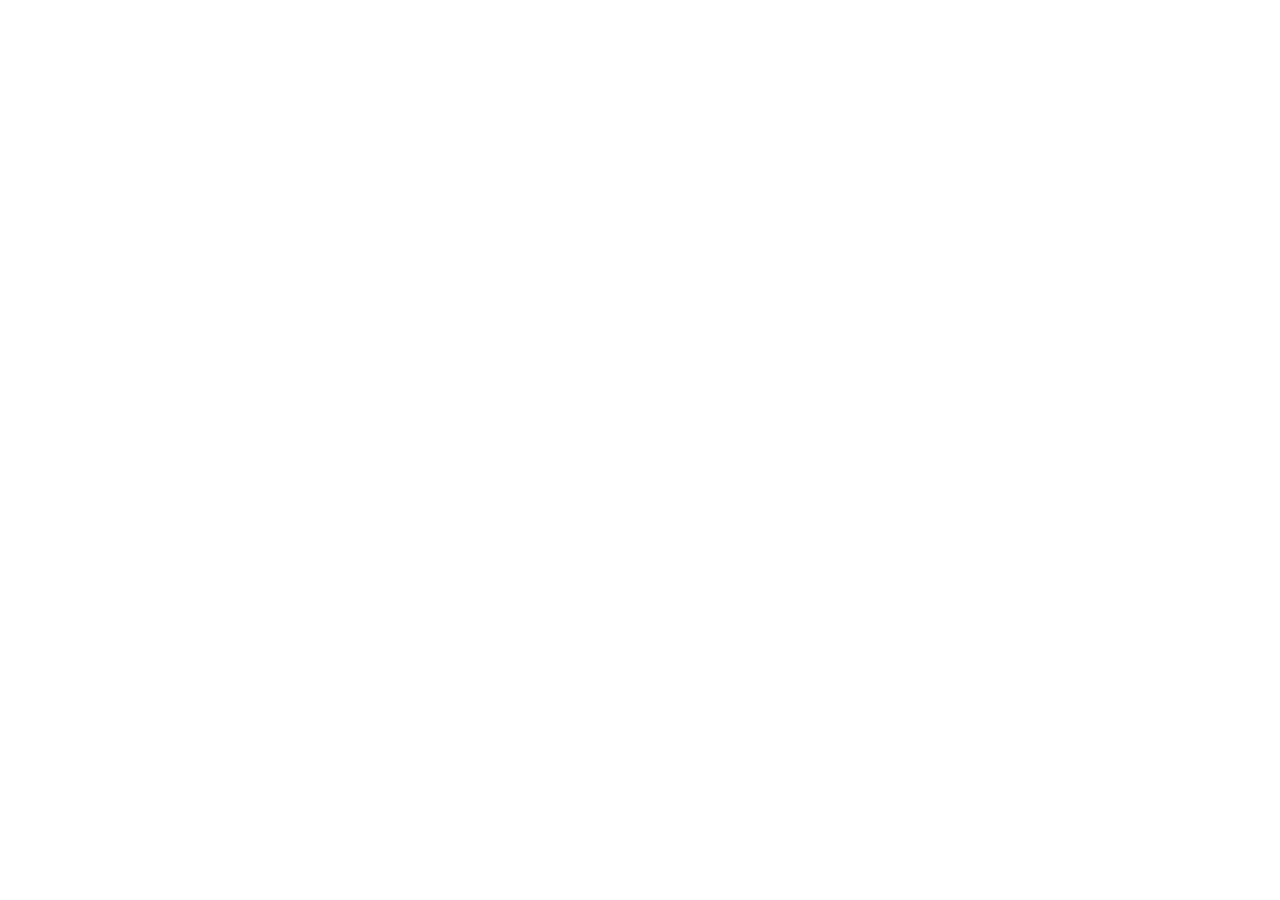
==== commit 1ab277ad: "Redirect this site to https://aerospace-superintelligence.com/silicon/ The research program moved to" ====
--- a/index.html
+++ b/index.html
@@ -1,29 +1,9 @@
 <!doctype html>
-<html lang="en"><head><meta charset="utf-8"><meta name="viewport" content="width=device-width, initial-scale=1"><meta name="theme-color" content="#080b10"><meta name="description" content="An open research initiative exploring how autonomous engineering agents can design, verify, and improve specialized processors—from RTL to physical silicon."><link rel="canonical" href="https://controlstackai-silicon.github.io/"><meta property="og:type" content="website"><meta property="og:title" content="ControlStackAI Silicon — Autonomous Engineering Research"><meta property="og:description" content="An open research initiative exploring how autonomous engineering agents can design, verify, and improve specialized processors—from RTL to physical silicon."><meta property="og:url" content="https://controlstackai-silicon.github.io/"><link rel="icon" href="./assets/favicon.svg" type="image/svg+xml"><link rel="stylesheet" href="./assets/site.css"><title>ControlStackAI Silicon — Autonomous Engineering Research</title></head>
-<body><a class="skip-link" href="#top">Skip to content</a><div class="topline"><div class="wrap"><span>CONTROLSTACKAI / RESEARCH INITIATIVES</span><span>INDEPENDENT ENGINEERING RESEARCH · 2026</span></div></div>
-<header class="header"><div class="wrap nav"><a class="brand" href="#top" aria-label="ControlStackAI Silicon homepage"><span class="mark"><i>01</i></span><span>CONTROLSTACKAI <span style="color:var(--accent)">SILICON</span><small>AUTONOMOUS ENGINEERING LAB</small></span></a><nav class="navlinks" aria-label="Primary navigation"><a href="#mission">Mission</a><a href="#research">Research</a><a href="#roadmap">Roadmap</a><a class="nav-cta" href="https://github.com/controlstackai-silicon" target="_blank" rel="noopener">GITHUB ↗</a></nav></div></header>
-<main id="top" tabindex="-1"><section class="wrap hero"><div class="hero-copy"><div class="eyebrow">RESEARCH PROGRAM / 01</div><h1>Design compute.<br><em>Prove every bit.</em></h1><p class="hero-desc">An open research initiative exploring how autonomous engineering agents can design, verify, and improve specialized processors—from RTL to physical silicon.</p><div class="actions"><a class="button primary" href="#research">EXPLORE THE RESEARCH <span aria-hidden="true">↗</span></a><a class="button secondary" href="https://github.com/controlstackai-silicon" target="_blank" rel="noopener">GITHUB ORGANIZATION <span aria-hidden="true">↗</span></a></div><div class="micro"><span class="pulse"></span>FOUNDING PHASE · OPEN RESEARCH ROADMAP</div></div><div class="visual"><span class="vtag top">FIG. 01 / SILICON RESEARCH</span><svg viewBox="0 0 500 500" role="img" aria-label="Illustrated processor die and routed signal traces">
- <defs><filter id="glow"><feGaussianBlur stdDeviation="6" result="b"/><feMerge><feMergeNode in="b"/><feMergeNode in="SourceGraphic"/></feMerge></filter><linearGradient id="core" x1="0" y1="0" x2="1" y2="1"><stop stop-color="#152a30"/><stop offset="1" stop-color="#0a1018"/></linearGradient></defs>
- <g fill="none" stroke="#344a52" stroke-width="1"><path d="M0 132H140 V170 M500 132H360V170 M0 370H140V330 M500 370H360V330 M250 0V139 M250 500V361"/><circle cx="60" cy="132" r="3"/><circle cx="438" cy="370" r="3"/></g>
- <g fill="none" stroke="var(--accent)" stroke-width="1.5" opacity=".65" class="flowpath"><path d="M0 166H130V203H183"/><path d="M500 290H368V264H320"/><path d="M216 0V140H200V185"/><path d="M290 500V358H310V315"/></g>
- <rect x="149" y="149" width="202" height="202" rx="10" fill="#0e1c22" stroke="#698171" stroke-width="2" transform="rotate(-8 250 250)"/>
- <rect x="170" y="170" width="160" height="160" rx="5" fill="url(#core)" stroke="var(--accent)" stroke-width="1.4"/>
- <g fill="none" stroke="#355250" stroke-width="1.1"><path d="M183 218h134 M183 281h134 M217 185v130 M283 185v130"/><rect x="193" y="193" width="114" height="114"/><rect x="226" y="225" width="48" height="48" rx="4"/></g>
- <g fill="var(--accent)" filter="url(#glow)"><rect x="236" y="235" width="28" height="28" rx="2" opacity=".9"/></g>
- <g stroke="var(--accent)" stroke-width="2" stroke-linecap="round"><path d="M178 143v22 M204 143v22 M230 143v22 M256 143v22 M282 143v22 M308 143v22"/><path d="M178 335v22 M204 335v22 M230 335v22 M256 335v22 M282 335v22 M308 335v22"/><path d="M143 191h22 M143 217h22 M143 243h22 M143 269h22 M143 295h22"/><path d="M335 191h22 M335 217h22 M335 243h22 M335 269h22 M335 295h22"/></g>
- <g fill="var(--accent)" opacity=".7"><circle cx="90" cy="165" r="3"/><circle cx="420" cy="289" r="3"/><circle cx="216" cy="70" r="3"/><circle cx="290" cy="429" r="3"/></g>
- <g fill="#8ba5a9" font-family="monospace" font-size="9" letter-spacing="2"><text x="32" y="105">RTL / FABRIC</text><text x="325" y="415">PPA / LOOP</text><text x="219" y="352">CS-01</text></g></svg><span class="vtag bottom">CONCEPT ILLUSTRATION / NOT A MEASURED RESULT</span></div></section>
-<div class="wrap ticker" aria-label="Program facts"><div class="tick"><div class="tick-label">RESEARCH DOMAIN</div><div class="tick-value">Autonomous Processor Research</div></div><div class="tick"><div class="tick-label">CURRENT STAGE</div><div class="tick-value"><strong>01 / FOUNDATION</strong></div></div><div class="tick"><div class="tick-label">METHOD</div><div class="tick-value">Hypothesis → experiment → evidence</div></div></div>
-<section class="wrap section" id="mission"><div class="sectionhead"><div><span class="section-kicker">THE MISSION</span><h2>Real engineering. <span style="color:var(--accent)">Measurable evidence.</span></h2></div><p class="lead">Make useful processor architecture discoverable, testable, and eventually manufacturable through autonomous engineering.</p></div><div class="thesis"><blockquote>Can an AI research system propose a hardware architecture, verify its correctness, and demonstrate measurable gains over an honest baseline?</blockquote><p>We treat AI-generated engineering ideas as hypotheses, not accomplishments. The research loop demands explicit assumptions, independent tests, reproducible artifacts, and comparison with strong conventional methods. No performance claim is published without a traceable experiment.</p></div></section>
-<section class="wrap section" id="research"><div class="sectionhead"><div><span class="section-kicker">THE RESEARCH AGENDA</span><h2>Three frontiers.<br>One rigorous method.</h2></div><p class="lead">A focused technical agenda, structured to produce useful open research artifacts rather than speculative demonstrations.</p></div><div class="grid3"><article class="focus-card"><span class="num">01 / ARCHITECTURE</span><h3>Domain-specific compute</h3><p>Explore small RISC-V extensions, low-power accelerators, and fixed-latency datapaths for real-time systems.</p></article>
-<article class="focus-card"><span class="num">02 / AUTOMATION</span><h3>Agent-directed EDA</h3><p>Connect structured agent proposals to RTL generation, testbenches, synthesis, and design-space exploration.</p></article>
-<article class="focus-card"><span class="num">03 / EVIDENCE</span><h3>Measured performance</h3><p>Compare area, timing, estimated power, and functional correctness with versioned artifacts.</p></article></div><div class="method-spacer" aria-hidden="true"></div><h3 class="subsection-title">How each research cycle works</h3><div class="method"><article class="step"><span>01</span><h3>DESIGN</h3><p>Generate constrained microarchitecture candidates and inspect the tradeoffs.</p></article>
-<article class="step"><span>02</span><h3>VERIFY</h3><p>Prove functional behavior against independent reference models and randomized tests.</p></article>
-<article class="step"><span>03</span><h3>MEASURE</h3><p>Run synthesis and physical-design estimates with reproducible toolchains.</p></article>
-<article class="step"><span>04</span><h3>EVOLVE</h3><p>Retain evidence-backed improvements; reject candidates that fail verification.</p></article></div></section>
-<section class="wrap section" id="roadmap"><div class="sectionhead"><div><span class="section-kicker">THE ROADMAP</span><h2>From first principles to demonstrated capability.</h2></div><p class="lead">Milestones are intentions, not achieved results. Progress and benchmark evidence will be added as they become independently verifiable.</p></div><div class="roadmap"><article class="mile"><div class="mile-top"><span>I / FOUNDATION</span><small>CURRENT FOCUS</small></div><h3>FOUNDATION</h3><p>Reproducible RTL baseline, CI, and formalized design constraints</p></article>
-<article class="mile"><div class="mile-top"><span>II / SEARCH</span><small>PLANNED</small></div><h3>SEARCH</h3><p>Automated architecture candidate generation and selection</p></article>
-<article class="mile"><div class="mile-top"><span>III / PROTOTYPE</span><small>FUTURE</small></div><h3>PROTOTYPE</h3><p>FPGA validation of selected designs</p></article>
-<article class="mile"><div class="mile-top"><span>IV / SILICON</span><small>LONG-TERM</small></div><h3>SILICON</h3><p>Assess tape-out options after measured feasibility</p></article></div></section>
-<aside class="wrap bridge"><div><span class="section-kicker">THE LONG-TERM CONNECTION</span><h2>Hardware meets intelligence.</h2><p>Our sister program, ControlStackAI Dynamics, researches novel control algorithms. Together, the two programs aim to discover efficient algorithms and co-design the processors that execute them.</p></div><div class="bridge-right"><div class="label">SISTER RESEARCH PROGRAM ↗</div><strong>ControlStackAI Dynamics</strong><p>Two independent disciplines, designed to converge through experimentally validated hardware–algorithm co-design.</p><a href="https://controlstackai-dynamics.github.io" target="_blank" rel="noopener">EXPLORE THE SISTER PROGRAM ↗</a></div></aside></main>
-<footer class="footer"><div class="wrap"><span>© 2026 CONTROLSTACKAI / SILICON</span><span>DESIGN / VERIFY / MEASURE</span><span><a href="https://portfolio.controlstackai.com" target="_blank" rel="noopener">PORTFOLIO ↗</a> &nbsp;&nbsp; <a href="https://github.com/controlstackai-silicon" target="_blank" rel="noopener">GITHUB ↗</a></span></div></footer></body></html>
+<html lang="en"><head><meta charset="utf-8"><meta name="viewport" content="width=device-width, initial-scale=1">
+<title>Moved: Silicon research program</title>
+<meta name="robots" content="noindex">
+<link rel="canonical" href="https://aerospace-superintelligence.com/silicon/">
+<meta http-equiv="refresh" content="0; url=https://aerospace-superintelligence.com/silicon/">
+<script>location.replace("https://aerospace-superintelligence.com/silicon/");</script>
+<style>:root{color-scheme:dark}body{margin:0;min-height:100vh;display:grid;place-items:center;background:#080b10;color:#f0f3f4;font:16px/1.6 system-ui,sans-serif;padding:16px}a{color:#d4ff79}</style>
+</head><body><p>This research program has moved. Silicon is now at <a href="https://aerospace-superintelligence.com/silicon/">aerospace-superintelligence.com/silicon</a>.</p></body></html>
